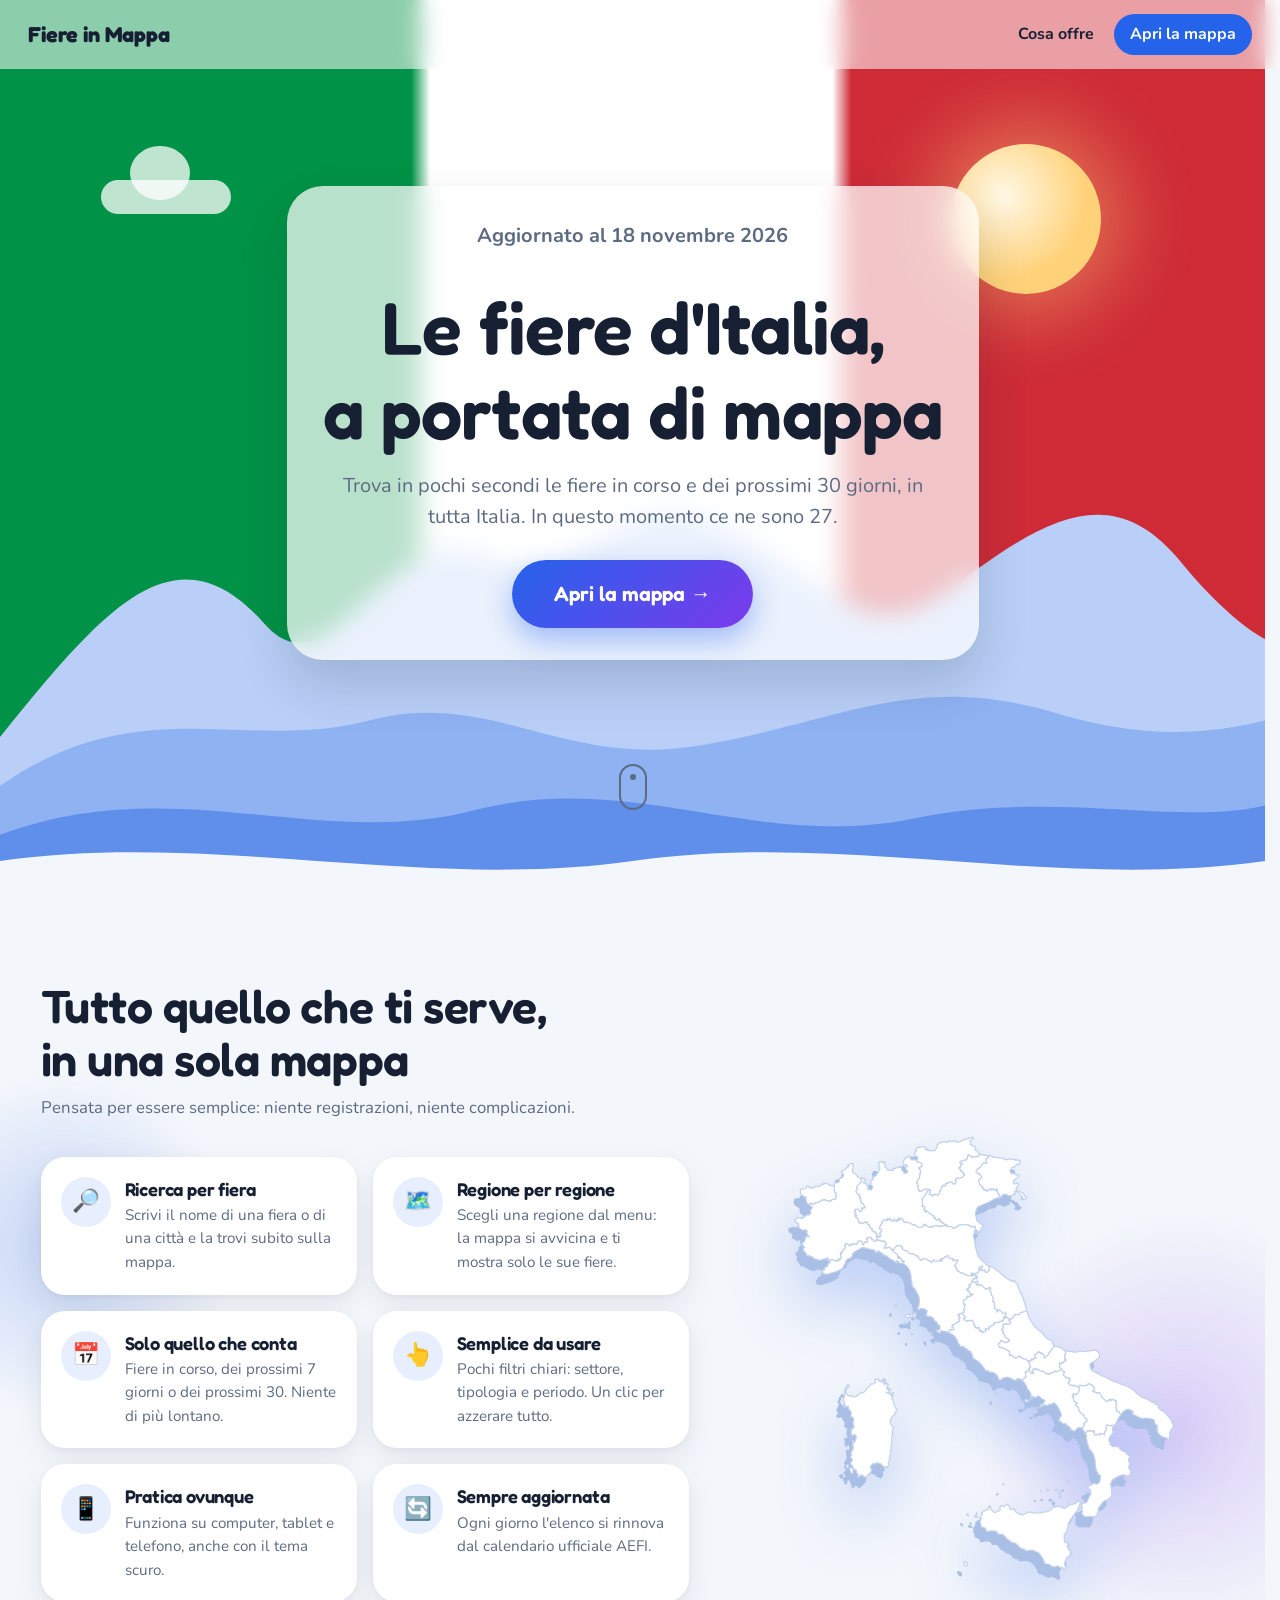
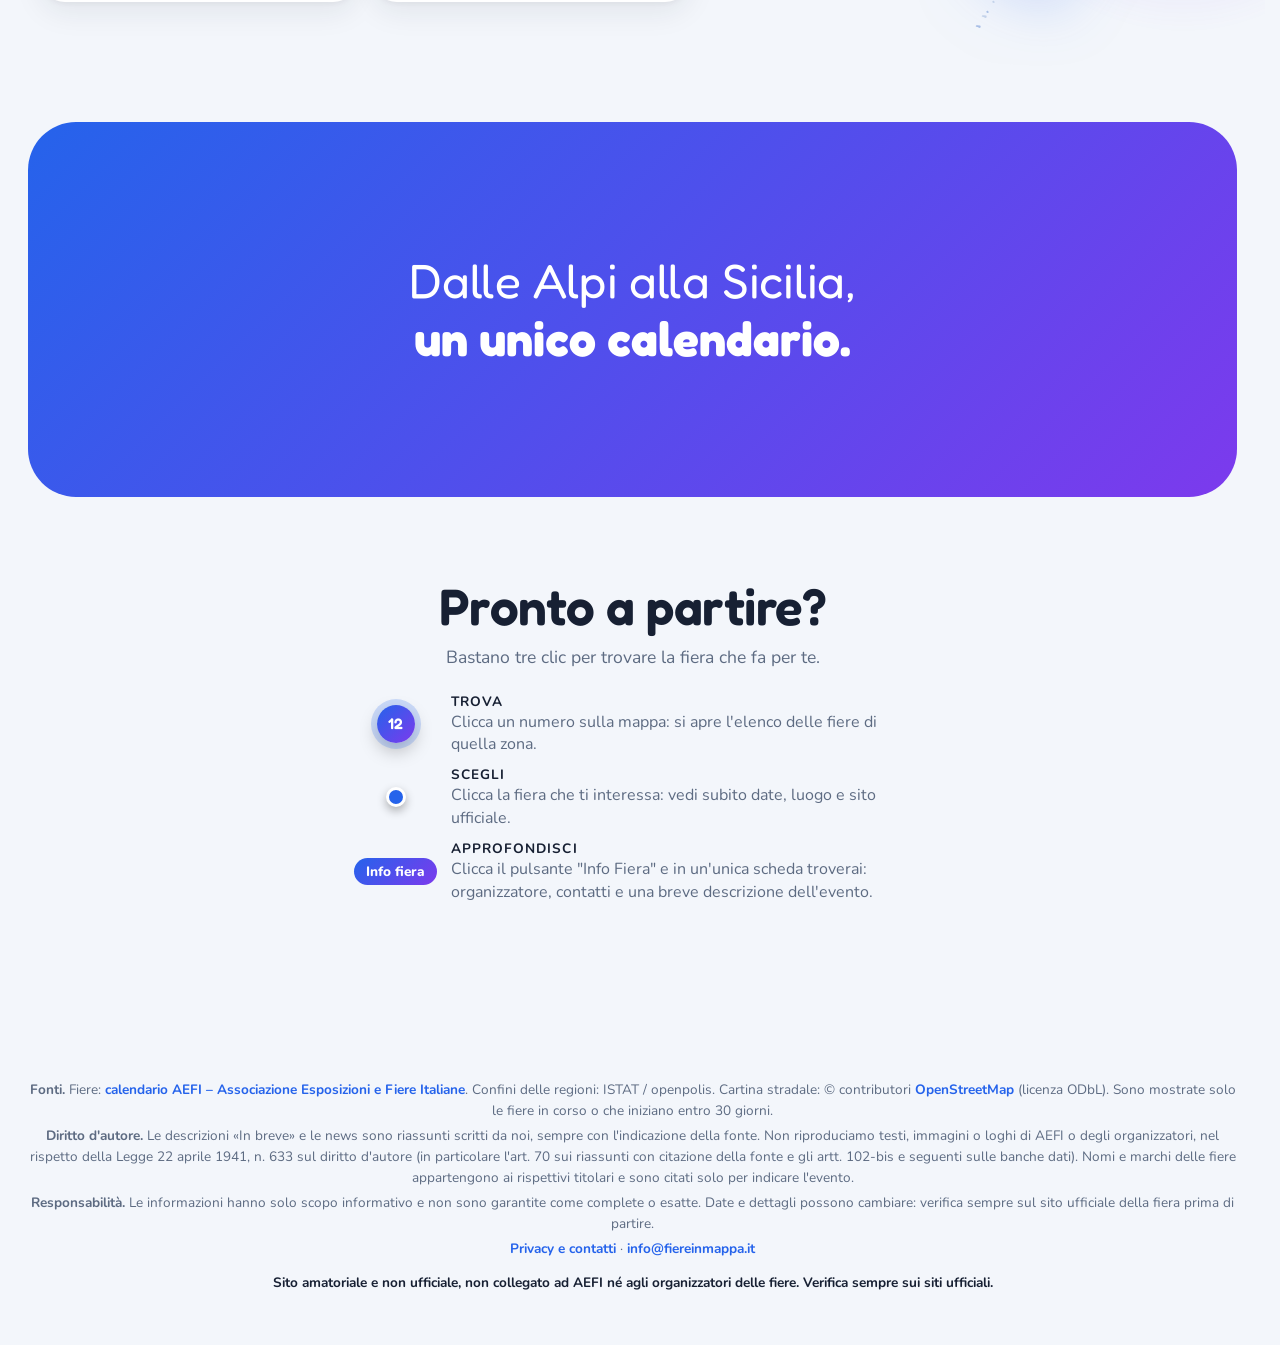
==== index.html @ a155c80f "Telefono: mappa ferma e ruotata, elenco ad albero sotto la mappa; mare blu notte Co-Authored-By: Cla" ====
<!DOCTYPE html>
<html lang="it">
<head>
  <meta charset="UTF-8">
  <meta name="viewport" content="width=device-width, initial-scale=1.0">
  <title>Fiere in Mappa</title>
  <meta name="description" content="Le fiere in Italia in corso e dei prossimi 30 giorni, su una mappa interattiva semplice e pratica. Aggiornata ogni giorno.">

  <!-- Caratteri: "Fredoka" per i titoli e "Nunito" per i testi, entrambi dalle forme arrotondate -->
  <link rel="preconnect" href="https://fonts.googleapis.com">
  <link rel="preconnect" href="https://fonts.gstatic.com" crossorigin>
  <link rel="stylesheet" href="https://fonts.googleapis.com/css2?family=Fredoka:wght@500;600;700&family=Nunito:wght@400;600;700;800&display=swap">

  <!-- Il nostro stile. Il "?v=..." è il numero di versione: quando cambiamo il file
       lo aggiorniamo, così il browser scarica la versione nuova invece di quella vecchia -->
  <link rel="stylesheet" href="style.css?v=2026-11-18-mappa-ruotata">

  <!-- App per smartphone: "carta d'identità" dell'app, icone e colore della barra del telefono -->
  <link rel="manifest" href="manifest.json">
  <link rel="icon" href="icone/favicon-48.png" type="image/png">
  <link rel="apple-touch-icon" href="icone/apple-touch-icon.png">
  <meta name="theme-color" content="#2563eb">
  <meta name="apple-mobile-web-app-title" content="Fiere in Mappa">
</head>
<body class="pagina-iniziale">

  <!-- ===== Barra in alto (diventa "piena" quando si scorre) ===== -->
  <header class="barra-alta" id="barra-alta">
    <a class="logo" href="#inizio">Fiere in Mappa</a>
    <nav class="menu" aria-label="Sezioni">
      <a href="#cosa-offre">Cosa offre</a>
      <a href="mappa.html" class="menu-evidenza">Apri la mappa</a>
      <!-- Compare solo quando il telefono permette di installare il sito come app (vedi comune.js) -->
      <button type="button" id="installa-app" class="installa-app" hidden><span class="solo-schermo-largo">Installa l'app</span><span class="solo-telefono">📲 App</span></button>
    </nav>
  </header>

  <!-- Istruzioni per iPhone, che non ha la domanda automatica di installazione -->
  <div id="aiuto-installa" class="aiuto-installa" hidden>
    <strong>Installa su iPhone</strong>
    Tocca il pulsante <b>Condividi</b> (il quadrato con la freccia verso l'alto) e poi
    <b>«Aggiungi alla schermata Home»</b>.
    <small>Tocca qui per chiudere</small>
  </div>

  <!-- ===== 1. Apertura a tutto schermo con il paesaggio in parallax ===== -->
  <!-- Ogni strato ha "data-velocita": più il numero è alto, più lo strato
       sembra lontano (si muove più lentamente rispetto alla pagina) -->
  <section class="apertura" id="inizio">
    <div class="cielo"></div>
    <div class="strato sole" data-velocita="0.6"></div>
    <div class="strato nuvole" data-velocita="0.5">
      <span class="nuvola n1"></span><span class="nuvola n2"></span><span class="nuvola n3"></span>
    </div>

    <svg class="strato" data-velocita="0.45" viewBox="0 0 1440 320" preserveAspectRatio="none" aria-hidden="true">
      <path class="monti-lontani" d="M0,220 C120,140 200,90 300,150 C380,200 440,80 560,110 C660,135 700,60 820,90 C940,120 980,170 1080,130 C1180,90 1260,60 1340,110 C1400,150 1440,160 1440,160 L1440,320 L0,320 Z"/>
    </svg>
    <svg class="strato" data-velocita="0.3" viewBox="0 0 1440 320" preserveAspectRatio="none" aria-hidden="true">
      <path class="colline-medie" d="M0,250 C160,190 280,230 420,210 C560,190 640,240 800,225 C960,210 1040,180 1200,205 C1320,225 1400,215 1440,210 L1440,320 L0,320 Z"/>
    </svg>
    <svg class="strato" data-velocita="0.15" viewBox="0 0 1440 320" preserveAspectRatio="none" aria-hidden="true">
      <path class="colline-vicine" d="M0,280 C200,240 360,290 540,265 C720,240 860,290 1040,270 C1200,252 1340,275 1440,262 L1440,320 L0,320 Z"/>
    </svg>

    <div class="apertura-testo" data-velocita="0.35">
      <p class="occhiello" id="aggiornamento">Aggiornata ogni giorno</p>
      <h1>Le fiere d'Italia,<br>a portata di mappa</h1>
      <p>Trova in pochi secondi le fiere in corso e dei prossimi 30 giorni,
         in tutta Italia. <span id="numero-fiere"></span></p>

      <!-- Il "clic" principale: porta alla cartina -->
      <a class="bottone-principale bottone-grande" href="mappa.html">Apri la mappa →</a>
    </div>

    <a class="scorri" href="#cosa-offre" aria-label="Scorri verso il basso"><span></span></a>

    <!-- Onda finale dello stesso colore della pagina: "unisce" l'apertura al resto -->
    <svg class="onda" viewBox="0 0 1440 80" preserveAspectRatio="none" aria-hidden="true">
      <path d="M0,40 C240,10 480,70 720,40 C960,10 1200,70 1440,40 L1440,80 L0,80 Z"/>
    </svg>
  </section>

  <!-- ===== 2. Cosa offre la cartina ===== -->
  <section class="sezione" id="cosa-offre">
    <span class="cerchio-deco c1" data-velocita="-0.15"></span>
    <span class="cerchio-deco c2" data-velocita="0.12"></span>

    <div class="cosa-offre-griglia">
      <div>
        <div class="titolo-sezione titolo-a-sinistra rivela">
          <h2>Tutto quello che ti serve,<br>in una sola mappa</h2>
          <p>Pensata per essere semplice: niente registrazioni, niente complicazioni.</p>
        </div>

        <div class="vantaggi">
          <article class="vantaggio rivela">
            <span class="vantaggio-icona" aria-hidden="true">🔎</span>
            <div>
              <h3>Ricerca per fiera</h3>
              <p>Scrivi il nome di una fiera o di una città e la trovi subito sulla mappa.</p>
            </div>
          </article>
          <article class="vantaggio rivela">
            <span class="vantaggio-icona" aria-hidden="true">🗺️</span>
            <div>
              <h3>Regione per regione</h3>
              <p>Scegli una regione dal menu: la mappa si avvicina e ti mostra solo le sue fiere.</p>
            </div>
          </article>
          <article class="vantaggio rivela">
            <span class="vantaggio-icona" aria-hidden="true">📅</span>
            <div>
              <h3>Solo quello che conta</h3>
              <p>Fiere in corso, dei prossimi 7 giorni o dei prossimi 30. Niente di più lontano.</p>
            </div>
          </article>
          <article class="vantaggio rivela">
            <span class="vantaggio-icona" aria-hidden="true">👆</span>
            <div>
              <h3>Semplice da usare</h3>
              <p>Pochi filtri chiari: settore, tipologia e periodo. Un clic per azzerare tutto.</p>
            </div>
          </article>
          <article class="vantaggio rivela">
            <span class="vantaggio-icona" aria-hidden="true">📱</span>
            <div>
              <h3>Pratica ovunque</h3>
              <p>Funziona su computer, tablet e telefono, anche con il tema scuro.</p>
            </div>
          </article>
          <article class="vantaggio rivela">
            <span class="vantaggio-icona" aria-hidden="true">🔄</span>
            <div>
              <h3>Sempre aggiornata</h3>
              <p>Ogni giorno l'elenco si rinnova dal calendario ufficiale AEFI.</p>
            </div>
          </article>
        </div>
      </div>

      <!-- Un'Italia che "galleggia" in parallax (il disegno lo crea home.js) -->
      <div class="italia-galleggiante" data-velocita="-0.1" aria-hidden="true">
        <svg id="italia" viewBox="0 0 100 100"></svg>
      </div>
    </div>
  </section>

  <!-- ===== 3. Fascia intermedia in parallax ===== -->
  <section class="intermezzo" aria-hidden="true">
    <span class="forma f1" data-velocita="0.25"></span>
    <span class="forma f2" data-velocita="-0.2"></span>
    <span class="forma f3" data-velocita="0.4"></span>
    <p class="intermezzo-testo rivela">Dalle Alpi alla Sicilia,<br><strong>un unico calendario.</strong></p>
  </section>

  <!-- ===== 4. Invito finale: come si usa la mappa ===== -->
  <section class="sezione invito rivela">
    <h2>Pronto a partire?</h2>
    <p>Bastano tre clic per trovare la fiera che fa per te.</p>
    <!-- Come si usa la mappa, in tre passi brevissimi (scelto dall'utente: con le ICONE VERE
         della mappa al posto delle parole "bolla" e "puntino"). Si trova tutto cliccando
         sulla mappa, senza scorrere l'elenco in fondo alla pagina. -->
    <ol class="come-si-usa">
      <li><span class="esempio" aria-hidden="true"><span class="gruppo">12</span></span>
          <span><strong class="passo">Trova</strong> Clicca un numero sulla mappa: si apre l'elenco delle fiere di quella zona.</span></li>
      <li><span class="esempio" aria-hidden="true"><span class="punto"></span></span>
          <span><strong class="passo">Scegli</strong> Clicca la fiera che ti interessa: vedi subito date, luogo e sito ufficiale.</span></li>
      <li><span class="esempio" aria-hidden="true"><span class="link-info">Info fiera</span></span>
          <span><strong class="passo">Approfondisci</strong> Clicca il pulsante "Info Fiera" e in un'unica scheda troverai: organizzatore, contatti e una breve descrizione dell'evento.</span></li>
    </ol>
    <!-- Tolto il secondo pulsante grande "Apri la mappa" (12/10/2026, deciso dall'utente):
         resta un unico pulsante principale, in alto. -->
  </section>

  <footer class="piede">
    <!-- Piè di pagina UGUALE nelle due pagine (12/10/2026, deciso dall'utente):
         fonti, diritto d'autore con riferimento di legge, responsabilità, avviso non ufficiale. -->
    <p>
      <strong>Fonti.</strong> Fiere: <a href="https://www.aefi.it/it/calendario/" target="_blank" rel="noopener">calendario AEFI – Associazione Esposizioni e Fiere Italiane</a>.
      Confini delle regioni: ISTAT / openpolis. Cartina stradale: © contributori
      <a href="https://www.openstreetmap.org/copyright" target="_blank" rel="noopener">OpenStreetMap</a> (licenza ODbL).
      Sono mostrate solo le fiere in corso o che iniziano entro 30 giorni.
    </p>
    <p>
      <strong>Diritto d'autore.</strong> Le descrizioni «In breve» e le news sono riassunti scritti da noi, sempre con
      l'indicazione della fonte. Non riproduciamo testi, immagini o loghi di AEFI o degli organizzatori, nel rispetto
      della Legge 22 aprile 1941, n. 633 sul diritto d'autore (in particolare l'art. 70 sui riassunti con citazione
      della fonte e gli artt. 102-bis e seguenti sulle banche dati). Nomi e marchi delle fiere appartengono ai
      rispettivi titolari e sono citati solo per indicare l'evento.
    </p>
    <p>
      <strong>Responsabilità.</strong> Le informazioni hanno solo scopo informativo e non sono garantite come
      complete o esatte. Date e dettagli possono cambiare: verifica sempre sul sito ufficiale della fiera prima di partire.
    </p>
    <!-- Avviso richiesto: il sito non deve sembrare "ufficiale" -->
    <p><a href="privacy.html">Privacy e contatti</a> · <a href="mailto:info@fiereinmappa.it">info@fiereinmappa.it</a></p>
    <p class="avviso-non-ufficiale">Sito amatoriale e non ufficiale, non collegato ad AEFI né agli organizzatori delle fiere. Verifica sempre sui siti ufficiali.</p>
  </footer>

  <script src="comune.js?v=2026-11-18-mappa-ruotata"></script>
  <script src="home.js?v=2026-11-18-mappa-ruotata"></script>
</body>
</html>
---- style.css ----
/* =========================================================
   Stile del sito "Fiere in Italia" – ispirato al Parallax scrolling
   Usato da entrambe le pagine: index.html (iniziale) e mappa.html (cartina).

   I colori sono definiti una volta sola qui sotto ("variabili"):
   per cambiarli basta modificare queste righe. Anche i colori della
   mappa (mare, regioni, confini) sono qui: app.js li legge da qui.
   ========================================================= */

:root {
  /* Pagina */
  --sfondo: #f3f6fb;
  --superficie: #ffffff;
  --vetro: rgba(255, 255, 255, 0.72);      /* superfici "di vetro" semitrasparenti */
  --testo: #172033;
  --testo-tenue: #5d6b82;
  --bordo: #e2e8f2;
  --accento: #2563eb;                      /* blu: colore principale */
  --accento-2: #7c3aed;                    /* viola: per le sfumature */
  --accento-tenue: #e7eefe;
  --in-corso: #f97316;                     /* arancio: fiere in corso */
  --ombra: 0 10px 30px rgba(23, 32, 51, 0.08), 0 2px 6px rgba(23, 32, 51, 0.05);
  --ombra-forte: 0 24px 50px rgba(23, 32, 51, 0.16);
  --raggio: 28px;                          /* quanto sono arrotondati gli angoli */

  /* Paesaggio della testata (dal più lontano al più vicino) */
  --cielo-alto: #cfe0ff;
  --cielo-basso: #f3f6fb;
  /* Bandiera italiana, sfondo delle testate (colori ufficiali) */
  --bandiera-verde: #009246;
  --bandiera-bianco: #ffffff;
  --bandiera-rosso: #ce2b37;
  --sole: #ffd27a;
  --strato-1: #b9cff7;
  --strato-2: #8fb2f2;
  --strato-3: #5f8fea;

  /* Mappa */
  /* Mare BLU NOTTE (richiesta dell'utente, 18 novembre: niente azzurrino): l'Italia
     chiara risalta come "illuminata" su un mare profondo */
  --mare-1: #1d2d63;
  --mare-2: #0d1636;
  --mare-piatto: #15224a;                  /* il mare intorno all'Italia */
  --mare-luce-costa: rgba(120, 165, 255, 0.85);   /* alone luminoso lungo le coste */
  --mare-bordo: rgba(4, 8, 24, 0.55);      /* ombra morbida lungo i bordi della scheda */
  --velo: #f3f6fb;                         /* "velo" sulle regioni non scelte */
  --terra: #ffffff;
  --terra-vuota: #eef2f8;                  /* regioni senza fiere nel periodo */
  --terra-attiva: #d6e3ff;                 /* regione sotto il mouse o scelta */
  --confine: #c3d2ea;
  --rilievo: #a9bfe6;                      /* il "bordo spesso" sotto l'Italia (effetto 3D) */
  --ombra-terra: rgba(37, 99, 235, 0.25);

  color-scheme: light;
}

/* Tema scuro automatico, se il computer/telefono è impostato così */
@media (prefers-color-scheme: dark) {
  :root {
    --sfondo: #0d1320;
    --superficie: #162033;
    --vetro: rgba(22, 32, 51, 0.72);
    --testo: #e7ecf5;
    --testo-tenue: #9aa7bd;
    --bordo: #24324a;
    --accento: #6d9bff;
    --accento-2: #a78bfa;
    --accento-tenue: #1c2b4a;
    --in-corso: #fb923c;
    --ombra: 0 10px 30px rgba(0, 0, 0, 0.35), 0 2px 6px rgba(0, 0, 0, 0.3);
    --ombra-forte: 0 24px 50px rgba(0, 0, 0, 0.5);

    --cielo-alto: #0b1222;
    --cielo-basso: #0d1320;
    /* Bandiera con toni più scuri per il tema notturno */
    --bandiera-verde: #0b5e34;
    --bandiera-bianco: #d9dee6;
    --bandiera-rosso: #8e1f28;
    --sole: #e9eefc;                       /* di notte il sole diventa la luna */
    --strato-1: #18253d;
    --strato-2: #1e2f4f;
    --strato-3: #253a62;

    --mare-1: #13204a;
    --mare-2: #070c1d;
    --mare-piatto: #0c1430;
    --mare-luce-costa: rgba(110, 150, 255, 0.6);
    --mare-bordo: rgba(0, 0, 0, 0.6);
    --velo: #0d1320;
    --terra: #22304a;
    --terra-vuota: #1a2539;
    --terra-attiva: #2f4a7a;
    --confine: #31425f;
    --rilievo: #0a101c;
    --ombra-terra: rgba(0, 0, 0, 0.55);

    color-scheme: dark;
  }
}

* { box-sizing: border-box; }

/* scroll-padding-top: i link interni (es. "Mappa", "Elenco") fermano la pagina sotto
   la barra in alto e la fascia dei filtri, così il titolo della sezione resta visibile */
html {
  scroll-behavior: smooth;
  scroll-padding-top: 150px;
  scrollbar-gutter: stable;   /* lo spazio della barra di scorrimento resta: niente "salti" */
  overflow-x: clip;           /* sul telefono la pagina non deve mai spostarsi di lato (cerchi decorativi) */
}
/* Finestra "Info fiera" aperta (richiesta dell'utente): la pagina dietro resta FERMA,
   la rotellina del mouse scorre solo la finestra */
html:has(.info-fiera[open]) { overflow: hidden; }

body {
  margin: 0;
  background: var(--sfondo);
  color: var(--testo);
  font-family: "Nunito", system-ui, -apple-system, "Segoe UI", sans-serif;
  font-size: 16px;
  line-height: 1.55;
  overflow-x: hidden;
}

h1, h2, h3 { font-family: "Fredoka", "Nunito", sans-serif; font-weight: 600; letter-spacing: -0.01em; line-height: 1.15; }

a { color: var(--accento); font-weight: 700; text-decoration: none; }
a:hover { text-decoration: underline; }


/* =========================================================
   Barra in alto
   ========================================================= */
.barra-alta {
  position: fixed;
  inset: 0 0 auto 0;
  z-index: 2000;
  display: flex;
  align-items: center;
  gap: 16px;
  padding: 14px 28px;
  /* Un leggero velo chiaro anche in cima alla pagina: logo e link si leggono bene
     sopra il verde e il rosso della bandiera */
  background: color-mix(in srgb, var(--superficie) 55%, transparent);
  backdrop-filter: blur(10px);
  -webkit-backdrop-filter: blur(10px);
  transition: background 0.3s, box-shadow 0.3s, padding 0.3s;
}
/* Quando si scorre la pagina la barra diventa "di vetro" */
.barra-alta.piena {
  background: var(--vetro);
  backdrop-filter: blur(14px);
  -webkit-backdrop-filter: blur(14px);
  box-shadow: 0 1px 0 var(--bordo);
  padding: 10px 28px;
}
.logo {
  font-family: "Fredoka", sans-serif;
  font-size: 1.35rem;
  font-weight: 700;
  color: var(--testo);
}
.logo:hover { text-decoration: none; }
.menu { display: flex; gap: 4px; margin-left: auto; }
.menu a {
  color: var(--testo);
  padding: 8px 16px;
  border-radius: 999px;
  transition: background 0.2s;
}
.menu a:hover { background: var(--accento-tenue); text-decoration: none; }
.menu a.menu-evidenza { background: var(--accento); color: #fff; }
.menu a.menu-evidenza:hover { filter: brightness(1.08); }

/* Pulsante "Installa l'app" (compare solo sui dispositivi dove si può installare) */
.installa-app {
  font: inherit;
  font-weight: 700;
  color: var(--accento);
  background: var(--superficie);
  border: 2px solid var(--accento);
  border-radius: 999px;
  padding: 6px 14px;
  cursor: pointer;
}
.installa-app[hidden] { display: none; }
.installa-app, .menu a { white-space: nowrap; }   /* le scritte del menu non vanno mai a capo */
.solo-telefono { display: none; }
.installa-app:hover { background: var(--accento-tenue); }
/* Istruzioni per iPhone: un riquadro sotto la barra in alto */
.aiuto-installa {
  position: fixed;
  top: calc(var(--altezza-barra, 64px) + 8px); left: 16px; right: 16px;
  max-width: 380px; margin-left: auto;
  z-index: 2000;
  padding: 16px 18px;
  background: var(--superficie);
  color: var(--testo);
  border-radius: 20px;
  box-shadow: var(--ombra-forte);
  line-height: 1.5;
  cursor: pointer;
}
.aiuto-installa[hidden] { display: none; }
.aiuto-installa strong { display: block; font-family: "Fredoka", sans-serif; font-size: 1.1rem; margin-bottom: 4px; }
.aiuto-installa small { display: block; margin-top: 8px; color: var(--testo-tenue); }
.aggiornamento {
  margin: 0;
  font-size: 0.82rem;
  color: var(--testo-tenue);
  background: var(--vetro);
  padding: 6px 14px;
  border-radius: 999px;
}


/* =========================================================
   Apertura con paesaggio in parallax
   ========================================================= */
.apertura {
  position: relative;
  height: 100vh;
  min-height: 600px;
  overflow: hidden;
  display: flex;
  align-items: center;
  justify-content: center;
}
/* Nella pagina della cartina la testata è bassa: la mappa deve vedersi subito */
.apertura-bassa { height: 46vh; min-height: 360px; }

/* Lo sfondo delle testate è la BANDIERA ITALIANA: tre fasce verticali (verde, bianco,
   rosso) con il passaggio tra un colore e l'altro appena sfumato */
.cielo {
  position: absolute;
  inset: 0;
  background: linear-gradient(90deg,
    var(--bandiera-verde) 0%, var(--bandiera-verde) 32.5%,
    var(--bandiera-bianco) 34%, var(--bandiera-bianco) 65.8%,
    var(--bandiera-rosso) 67.3%, var(--bandiera-rosso) 100%);
}

/* Gli strati: il codice in comune.js li sposta mentre si scorre */
.strato { position: absolute; will-change: transform; }
svg.strato { left: 0; bottom: 0; width: 100%; height: 58%; }
.apertura-bassa svg.strato { height: 62%; }
.monti-lontani { fill: var(--strato-1); }
.colline-medie { fill: var(--strato-2); }
.colline-vicine { fill: var(--strato-3); }

.sole {
  top: 16%;
  right: 13%;
  width: 150px;
  height: 150px;
  border-radius: 50%;
  background: radial-gradient(circle at 35% 35%, #fff8e6, var(--sole) 60%);
  box-shadow: 0 0 80px 20px color-mix(in srgb, var(--sole) 45%, transparent);
}

/* Nuvole: forme arrotondate che scivolano piano da sole */
.nuvole { inset: 0; pointer-events: none; }
.nuvola {
  position: absolute;
  height: 34px;
  border-radius: 999px;
  background: rgba(255, 255, 255, 0.75);
  animation: scivola 40s linear infinite alternate;
}
.nuvola::before {
  content: "";
  position: absolute;
  left: 22%;
  bottom: 40%;
  width: 46%;
  height: 160%;
  border-radius: 50%;
  background: inherit;
}
.n1 { top: 20%; left: 8%; width: 130px; }
.n2 { top: 32%; left: 58%; width: 100px; animation-duration: 55s; opacity: 0.8; }
.n3 { top: 12%; left: 36%; width: 80px; animation-duration: 48s; opacity: 0.6; }
@keyframes scivola { to { translate: 120px 0; } }
@media (prefers-color-scheme: dark) { .nuvola { background: rgba(160, 180, 220, 0.12); } }

.apertura-testo {
  position: relative;
  z-index: 2;
  max-width: 820px;
  padding: 28px 36px 32px;
  margin: -6vh 16px 0;
  text-align: center;
  will-change: transform;
  /* Riquadro "di vetro" chiaro: il testo si legge bene anche sopra il verde e il rosso */
  background: var(--vetro);
  backdrop-filter: blur(12px);
  -webkit-backdrop-filter: blur(12px);
  border-radius: 36px;
  box-shadow: var(--ombra-forte);
}
.apertura-testo h1 { font-size: clamp(2.4rem, 6vw, 4.6rem); margin: 0 0 16px; }
.apertura-bassa .apertura-testo { padding: 18px 30px 22px; margin-top: 40px; }
.apertura-bassa .apertura-testo h1 { font-size: clamp(1.8rem, 4.5vw, 3rem); margin: 0 0 14px; }
.apertura-bassa .bolla { width: 110px; height: 110px; }
.apertura-bassa .bolla strong { font-size: 1.9rem; }
.apertura-testo > p { font-size: clamp(1.05rem, 2vw, 1.25rem); color: var(--testo-tenue); margin: 0 auto 28px; max-width: 600px; }

.occhiello {
  display: inline-block;
  margin: 0 0 18px;
  padding: 6px 16px;
  border-radius: 999px;
  background: var(--vetro);
  backdrop-filter: blur(8px);
  font-weight: 700;
  font-size: 0.9rem;
  color: var(--accento);
}

/* Bottone principale: una "pillola" colorata */
.bottone-principale {
  display: inline-block;
  padding: 14px 30px;
  border-radius: 999px;
  background: linear-gradient(135deg, var(--accento), var(--accento-2));
  color: #fff;
  font-family: "Fredoka", sans-serif;
  font-size: 1.1rem;
  font-weight: 600;
  box-shadow: 0 12px 30px color-mix(in srgb, var(--accento) 40%, transparent);
  transition: transform 0.25s, box-shadow 0.25s;
}
.bottone-principale:hover {
  text-decoration: none;
  transform: translateY(-3px) scale(1.03);
  box-shadow: 0 18px 40px color-mix(in srgb, var(--accento) 50%, transparent);
}
.bottone-grande { padding: 18px 42px; font-size: 1.3rem; }

/* Bolle con i numeri (pagina della cartina) */
.bolle { display: flex; justify-content: center; gap: 18px; flex-wrap: wrap; }
.bolla {
  width: 130px;
  height: 130px;
  border-radius: 50%;
  border: none;
  background: var(--vetro);
  backdrop-filter: blur(10px);
  -webkit-backdrop-filter: blur(10px);
  box-shadow: var(--ombra);
  display: flex;
  flex-direction: column;
  align-items: center;
  justify-content: center;
  color: var(--testo);
  font: inherit;
  cursor: pointer;
  transition: transform 0.25s, background 0.25s, color 0.25s;
}
.bolla:hover { transform: translateY(-4px) scale(1.05); text-decoration: none; }
.bolla strong { font-family: "Fredoka", sans-serif; font-size: 2.2rem; line-height: 1; }
.bolla span { font-size: 0.8rem; font-weight: 700; color: var(--testo-tenue); margin-top: 4px; }
.bolla.attiva { background: var(--accento); color: #fff; }
.bolla.attiva span { color: rgba(255, 255, 255, 0.85); }

/* Invito a scorrere: una "rotellina" che va su e giù */
.scorri {
  position: absolute;
  bottom: 90px;
  left: 50%;
  translate: -50% 0;
  z-index: 3;
  width: 28px;
  height: 46px;
  border: 2px solid var(--testo-tenue);
  border-radius: 999px;
  transition: opacity 0.3s;
}
/* Appena si comincia a scorrere, l'invito sparisce */
.scorsa .scorri { opacity: 0; pointer-events: none; }
.scorri span {
  position: absolute;
  left: 50%;
  top: 8px;
  width: 6px;
  height: 6px;
  margin-left: -3px;
  border-radius: 50%;
  background: var(--testo-tenue);
  animation: rotellina 1.8s ease-in-out infinite;
}
@keyframes rotellina { 50% { transform: translateY(16px); opacity: 0.3; } }

/* Onda finale dello stesso colore della pagina */
.onda { position: absolute; left: 0; bottom: -1px; width: 100%; height: 80px; z-index: 3; }
.onda path { fill: var(--sfondo); }


/* =========================================================
   Sezioni
   ========================================================= */
.sezione {
  position: relative;
  max-width: 1240px;
  margin: 0 auto;
  padding: 80px 28px;
}
/* Tutto sopra ai cerchi decorativi */
.sezione > :not(.cerchio-deco) { position: relative; z-index: 1; }

.titolo-sezione { text-align: center; margin-bottom: 36px; }
#esplora { padding-top: 36px; }
#esplora .titolo-sezione { margin-bottom: 20px; }
.titolo-sezione h2 { font-size: clamp(1.9rem, 4vw, 2.9rem); margin: 0 0 8px; }
.titolo-sezione p { margin: 0; color: var(--testo-tenue); font-size: 1.05rem; }
.titolo-a-sinistra { text-align: left; }

/* Cerchi sfumati decorativi (si muovono in parallax) */
.cerchio-deco {
  position: absolute;
  z-index: 0;
  border-radius: 50%;
  pointer-events: none;
  filter: blur(4px);
}
.cerchio-deco.c1 {
  width: 340px; height: 340px; top: 40px; left: -120px;
  background: radial-gradient(circle, color-mix(in srgb, var(--accento) 22%, transparent), transparent 70%);
}
.cerchio-deco.c2 {
  width: 420px; height: 420px; bottom: -60px; right: -140px;
  background: radial-gradient(circle, color-mix(in srgb, var(--accento-2) 20%, transparent), transparent 70%);
}

/* Elementi che compaiono durante lo scorrimento (vedi comune.js) */
.rivela {
  opacity: 0;
  transform: translateY(32px);
  transition: opacity 0.7s cubic-bezier(0.2, 0.7, 0.2, 1), transform 0.7s cubic-bezier(0.2, 0.7, 0.2, 1);
  transition-delay: var(--ritardo, 0s);
}
.rivela.visibile { opacity: 1; transform: none; }


/* =========================================================
   Pagina iniziale: cosa offre la cartina
   ========================================================= */
.cosa-offre-griglia {
  display: grid;
  grid-template-columns: 1.35fr 1fr;
  gap: 56px;
  align-items: center;
}
.vantaggi { display: grid; grid-template-columns: 1fr 1fr; gap: 16px; }
.vantaggio {
  display: flex;
  gap: 14px;
  align-items: flex-start;
  padding: 20px;
  border-radius: 24px;
  background: var(--superficie);
  box-shadow: var(--ombra);
  transition: transform 0.25s, box-shadow 0.25s;
}
.vantaggio:hover { transform: translateY(-4px); box-shadow: var(--ombra-forte); }
.vantaggio:nth-child(2n) { --ritardo: 90ms; }
.vantaggio h3 { margin: 2px 0 4px; font-size: 1.15rem; }
.vantaggio p { margin: 0; color: var(--testo-tenue); font-size: 0.95rem; }
.vantaggio-icona {
  flex: none;
  width: 50px;
  height: 50px;
  border-radius: 50%;
  display: grid;
  place-items: center;
  font-size: 1.4rem;
  background: var(--accento-tenue);
}

/* L'Italia che "galleggia" (disegnata da home.js) */
.italia-galleggiante { will-change: transform; }
.italia-galleggiante svg {
  width: 100%;
  height: auto;
  overflow: visible;
  animation: galleggia 6s ease-in-out infinite;
  filter: drop-shadow(-6px 10px 0 var(--rilievo)) drop-shadow(0 30px 30px var(--ombra-terra));
}
.italia-galleggiante path {
  fill: var(--terra);
  stroke: var(--confine);
  stroke-width: 0.25;
  stroke-linejoin: round;
  transition: fill 0.3s;
}
.italia-galleggiante path:hover { fill: var(--terra-attiva); }
@keyframes galleggia { 50% { transform: translateY(-14px) rotate(-1deg); } }

.invito { text-align: center; padding-top: 40px; padding-bottom: 110px; }
.invito h2 { font-size: clamp(2rem, 4.5vw, 3.2rem); margin: 0 0 8px; }
.invito p { color: var(--testo-tenue); font-size: 1.1rem; margin: 0 0 28px; }

/* "Come si usa la mappa": tre passi brevi, in colonna e centrati */
.come-si-usa {
  list-style: none;
  margin: -8px auto 30px;
  padding: 0;
  max-width: 560px;
  display: grid;
  gap: 10px;
  text-align: left;
}
.come-si-usa li {
  display: flex;
  align-items: center;
  gap: 12px;
  color: var(--testo-tenue);
  font-size: 1rem;
  line-height: 1.4;
}
.come-si-usa strong { color: var(--testo); }
/* Il verbo di ogni passo (TROVA / SCEGLI / APPROFONDISCI) su una riga a sé, sopra la frase */
.come-si-usa .passo {
  display: block;
  text-transform: uppercase;
  letter-spacing: 0.08em;
  font-size: 0.85em;
}
/* A sinistra di ogni passo, la stessa icona che si vede sulla mappa (solo da guardare) */
.come-si-usa .esempio {
  flex: none;
  width: 86px;
  display: grid;
  place-items: center;
  pointer-events: none;
}
.come-si-usa .esempio .gruppo { width: 38px; height: 38px; }
.come-si-usa .esempio .punto { display: block; position: relative; width: 20px; height: 20px; }
.come-si-usa .esempio .link-info { cursor: default; white-space: nowrap; }


/* =========================================================
   Fascia intermedia in parallax
   ========================================================= */
.intermezzo {
  position: relative;
  overflow: hidden;
  margin: 40px 28px;
  padding: 130px 24px;
  border-radius: 48px;
  text-align: center;
  color: #fff;
  background: linear-gradient(135deg, var(--accento), var(--accento-2));
}
.intermezzo-testo {
  position: relative;
  z-index: 1;
  margin: 0;
  font-family: "Fredoka", sans-serif;
  font-size: clamp(1.7rem, 4vw, 3rem);
  line-height: 1.2;
}
.forma { position: absolute; border-radius: 50%; will-change: transform; }
.forma.f1 { width: 300px; height: 300px; top: -120px; left: -60px; background: rgba(255, 255, 255, 0.12); }
.forma.f2 { width: 220px; height: 220px; bottom: -110px; right: 8%; border: 26px solid rgba(255, 255, 255, 0.14); }
.forma.f3 { width: 70px; height: 70px; top: 30%; right: 22%; background: rgba(255, 255, 255, 0.2); }


/* =========================================================
   Pagina della cartina: filtri "attaccati" in alto
   ========================================================= */
.contenitore-filtri { position: relative; }

/* La fascia dei filtri: piena, a tutta larghezza, resta attaccata subito sotto la barra
   in alto (--altezza-barra la calcola comune.js). Ciò che scorre sotto NON si vede. */
.fascia-filtri {
  position: sticky;
  top: var(--altezza-barra, 60px);
  z-index: 1500;
  padding: 10px 28px 12px;
  background: var(--sfondo);
  box-shadow: 0 10px 14px -12px rgba(23, 32, 51, 0.25);
}

.filtri {
  display: flex;
  flex-wrap: wrap;
  gap: 8px;
  max-width: 1184px;
  margin: 0 auto;
  padding: 10px;
  border-radius: 999px;
  background: var(--vetro);
  backdrop-filter: blur(14px);
  -webkit-backdrop-filter: blur(14px);
  box-shadow: var(--ombra);
}
.filtri input,
.filtri select,
.filtri button {
  font: inherit;
  font-weight: 700;
  font-size: 0.93rem;
  padding: 10px 16px;
  border: 1px solid var(--bordo);
  border-radius: 999px;
  background: var(--superficie);
  color: var(--testo);
  min-width: 0;
  transition: border-color 0.2s, box-shadow 0.2s;
}
.filtri select { cursor: pointer; flex: 0 1 190px; }
.filtri input { flex: 1 1 220px; }
.filtri input:hover,
.filtri select:hover { border-color: var(--accento); }
.filtri input:focus,
.filtri select:focus { outline: none; border-color: var(--accento); box-shadow: 0 0 0 4px var(--accento-tenue); }
.bottone-secondario { cursor: pointer; color: var(--testo-tenue); }
.bottone-secondario:hover { color: var(--accento); border-color: var(--accento); }

.conteggio { font-weight: 700; }


/* =========================================================
   La scheda della mappa
   ========================================================= */
.scheda-mappa {
  position: relative;
  isolation: isolate;              /* i livelli interni di Leaflet restano "dentro" la scheda */
  height: min(88vh, 980px);          /* scheda alta: l'Italia (lunga e stretta) si vede grande */
  min-height: 520px;
  border-radius: 36px;
  overflow: hidden;
  background: radial-gradient(ellipse at 50% 40%, var(--mare-1), var(--mare-2) 80%);
  box-shadow: var(--ombra-forte);
}
/* Profondità: un'ombra morbida lungo i bordi della scheda, come una lente
   (non si tocca: i tocchi passano sotto, alla mappa) */
.scheda-mappa::after {
  content: "";
  position: absolute;
  inset: 0;
  z-index: 2;
  pointer-events: none;
  border-radius: inherit;
  box-shadow: inset 0 0 60px var(--mare-bordo), inset 0 0 0 1px rgba(255, 255, 255, 0.06);
}
/* Le coste "si illuminano" sul mare blu notte: un alone azzurro attorno ai confini */
.scheda-mappa .leaflet-overlay-pane svg { filter: drop-shadow(0 0 5px var(--mare-luce-costa)); }
.scheda-mappa .cerchio-deco.c1 { top: -80px; left: -80px; }
.scheda-mappa .cerchio-deco.c2 { bottom: -120px; right: -100px; }

.mappa { position: absolute; inset: 0; z-index: 1; }
.leaflet-container { background: transparent; font-family: inherit; }

/* La mappa stradale, sempre visibile sotto le regioni (solo dentro l'Italia).
   I colori cambiano con lo zoom (classi impostate da app.js):
   - da LONTANO (Italia intera): grigia con una leggera sfumatura azzurra, spenta,
     così le bolle blu/arancioni risaltano;
   - a metà strada: colori tenui e più contrasto;
   - da VICINO: colori quasi naturali e ben contrastati, strade e nomi leggibili. */
.cartina-strade { transition: filter 0.5s; }
.cartina-lontana .cartina-strade {
  filter: grayscale(1) sepia(0.2) hue-rotate(180deg) saturate(0.7) brightness(1.06) contrast(0.82);
}
.cartina-media .cartina-strade { filter: grayscale(0.45) saturate(0.85) brightness(1.02) contrast(0.95); }
.cartina-vicina .cartina-strade { filter: grayscale(0.1) saturate(0.95) contrast(1.02); }

@media (prefers-color-scheme: dark) {
  /* Di notte la cartina si "inverte": sfondo scuro e strade chiare */
  .cartina-lontana .cartina-strade { filter: grayscale(1) invert(0.9) hue-rotate(180deg) sepia(0.2) saturate(0.6) brightness(0.85) contrast(0.85); }
  .cartina-media .cartina-strade { filter: grayscale(0.5) invert(0.9) hue-rotate(180deg) saturate(0.8) brightness(0.9) contrast(0.95); }
  .cartina-vicina .cartina-strade { filter: grayscale(0.2) invert(0.9) hue-rotate(180deg) saturate(0.9) brightness(0.95) contrast(1); }
}

/* --- Solo la selezione resta visibile (albero aperto o cartellino di un pallino) --- */
.leaflet-marker-pane > .gruppo,
.leaflet-marker-pane > .punto { transition: opacity 0.2s; }
.scheda-mappa.solo-selezione .leaflet-marker-pane > :not(.in-evidenza) {
  opacity: 0 !important;
  pointer-events: none;
}
.scheda-mappa.solo-selezione .filo,
.scheda-mappa.solo-selezione .filo-punto { opacity: 0; }

/* Riga dell'elenco cliccata: resta visibile SOLO lei (con il suo cartellino);
   spariscono le altre righe, la bolla e le linee dell'albero */
.scheda-mappa.solo-voce .leaflet-marker-pane > :not(.voce-scelta) {
  opacity: 0 !important;
  pointer-events: none;
}
.scheda-mappa.solo-voce .gamba-albero,
.scheda-mappa.solo-voce .filo-albero { opacity: 0; }
.leaflet-marker-pane > .voce-albero { transition: opacity 0.2s; }

/* --- L'albero "ad elenco": ogni riga = pallino + didascalia --- */
.voce-albero {
  display: flex;
  align-items: center;
  gap: 8px;
  cursor: pointer;
}
.voce-albero.voce-sinistra { flex-direction: row-reverse; text-align: right; }
.voce-albero .punto {                  /* il pallino dentro la riga */
  position: relative;
  flex: none;
  width: 26px;
  height: 26px;
}
.voce-testo {
  display: flex;
  flex-direction: column;
  min-width: 0;
  max-width: 232px;
  padding: 4px 11px;
  border-radius: 11px;
  background: var(--superficie);
  box-shadow: var(--ombra);
  line-height: 1.2;
  transition: background 0.15s;
}
.voce-testo strong,
.voce-testo small {
  white-space: nowrap;
  overflow: hidden;
  text-overflow: ellipsis;      /* nomi troppo lunghi finiscono con "…" */
}
.voce-testo strong { font-size: 0.86rem; font-weight: 800; color: var(--testo); }
.voce-testo small { font-size: 0.74rem; color: var(--testo-tenue); }
.voce-albero:hover .voce-testo { background: var(--accento-tenue); }

/* --- Telefono: l'ELENCO SOTTO LA MAPPA (elenco di una bolla / scheda di una fiera) ---
   Sta nella pagina, subito sotto la mappa: non copre mai la mappa (richiesta dell'utente) */
.pannello-fiere {
  display: none;
  margin: 14px 0 0;
  background: var(--superficie);
  border-radius: 22px;
  box-shadow: var(--ombra);
  overflow: hidden;
}
.pannello-fiere.aperto { display: block; animation: pannello-entra 0.25s ease-out; }
@keyframes pannello-entra { from { opacity: 0; transform: translateY(10px); } }
.pannello-vuoto { margin: 8px 0; color: var(--testo-tenue); }
.pannello-testa {
  display: flex;
  align-items: center;
  gap: 8px;
  padding: 10px 12px 6px;
  border-bottom: 1px solid var(--bordo);
}
.pannello-titolo { flex: 1; margin: 0; font-weight: 800; color: var(--testo); }
.pannello-indietro,
.pannello-chiudi {
  width: 44px;
  height: 44px;
  border: none;
  border-radius: 50%;
  background: var(--accento-tenue);
  color: var(--testo);
  font-size: 1.4rem;
  line-height: 1;
  cursor: pointer;
}
.pannello-indietro[hidden] { display: none; }
.pannello-corpo { padding: 6px 16px 16px; }
.pannello-corpo .popup h3 { font-size: 1.15rem; }
/* L'elenco disegnato come l'"albero" del sito: una linea verticale (la "spina") e un
   rametto verso il pallino di ogni fiera; le righe compaiono una dopo l'altra */
.pannello-elenco { --colore-albero: var(--accento); list-style: none; margin: 0; padding: 0 0 0 22px; position: relative; }
.pannello-elenco.in-corso { --colore-albero: var(--in-corso); }
.pannello-elenco li { position: relative; animation: voce-compare 0.3s ease-out both; animation-delay: calc(var(--i) * 60ms); }
.pannello-elenco li::before {                 /* pezzo di spina accanto alla riga */
  content: "";
  position: absolute;
  left: -14px;
  top: 0;
  bottom: 0;
  border-left: 2.5px solid var(--colore-albero);
  opacity: 0.55;
}
.pannello-elenco li:first-child::before { top: 50%; }
.pannello-elenco li:last-child::before { bottom: 50%; }
.pannello-elenco li:only-child::before { display: none; }
.pannello-elenco li::after {                  /* rametto dalla spina al pallino */
  content: "";
  position: absolute;
  left: -14px;
  top: 50%;
  width: 18px;
  border-top: 2.5px solid var(--colore-albero);
  opacity: 0.55;
}
@keyframes voce-compare { from { opacity: 0; transform: translateX(-10px); } }
.pannello-voce {
  display: flex;
  align-items: center;
  gap: 12px;
  width: 100%;
  min-height: 56px;                    /* righe alte: si toccano bene con il dito */
  padding: 6px 4px;
  border: none;
  border-bottom: 1px solid var(--bordo);
  background: none;
  font: inherit;
  text-align: left;
  cursor: pointer;
}
.pannello-voce .punto { position: relative; flex: none; width: 26px; height: 26px; }
.pannello-voce .voce-testo { max-width: none; flex: 1; box-shadow: none; background: none; padding: 0; }
.pannello-voce .voce-testo strong { font-size: 0.95rem; }
.pannello-voce .voce-testo small { font-size: 0.82rem; }
.pannello-voce:active .voce-testo { color: var(--accento); }

/* Le "gambe" dell'albero e la linea verso la bolla vera (se l'albero è stato spostato) */
.gamba-albero { stroke: var(--accento); stroke-opacity: 0.55; fill: none; }
.gamba-albero.in-corso { stroke: var(--in-corso); }
.filo-albero { stroke: var(--accento); stroke-opacity: 0.6; stroke-dasharray: 5 5; fill: none; }
.filo-albero.in-corso { stroke: var(--in-corso); }

/* Un'ombra leggera del "mare" sulla costa dà profondità all'Italia senza coprirla */
.scheda-mappa .leaflet-maschera-pane svg { filter: drop-shadow(0 3px 6px var(--ombra-terra)); }

/* Le regioni cambiano colore dolcemente. Il cursore resta una freccia normale:
   cliccare una regione non fa nulla (si sceglie dal menu a tendina "Regione") */
.leaflet-interactive.regione { transition: fill 0.3s, fill-opacity 0.3s, stroke-width 0.3s; cursor: default; }

.suggerimento {
  position: absolute;
  z-index: 2;
  left: 50%;
  bottom: 16px;
  translate: -50% 0;
  margin: 0;
  padding: 7px 16px;
  border-radius: 999px;
  background: var(--vetro);
  backdrop-filter: blur(8px);
  font-size: 0.82rem;
  font-weight: 700;
  color: var(--testo-tenue);
  pointer-events: none;
  transition: opacity 0.3s;
}
.suggerimento.nascosto { opacity: 0; }

/* Pallini delle fiere */
/* Pallini delle singole fiere: ben visibili ma in proporzione alla cartina (26 px, vedi app.js) */
.punto {
  background: var(--accento);
  border: 3px solid var(--superficie);
  border-radius: 50%;
  box-shadow: 0 4px 10px rgba(0, 0, 0, 0.3);
  transition: filter 0.2s;
}
/* Passando il cursore il pallino NON cambia dimensione (altrimenti "tremola" sotto il
   cursore): resta fermo, si mette sopra agli altri e diventa un po' più luminoso */
.punto:hover { z-index: 1000 !important; filter: brightness(1.15); }
.punto.in-corso { background: var(--in-corso); }
/* Le fiere in corso "pulsano" (un anello che si allarga e svanisce) */
.punto.in-corso::after {
  content: "";
  position: absolute;
  inset: -4px;
  border-radius: 50%;
  border: 3px solid var(--in-corso);
  animation: pulsa 2s ease-out infinite;
}
@keyframes pulsa { to { transform: scale(1.8); opacity: 0; } }

/* Linea sottile che collega una bolla spostata alla sua regione */
.filo { stroke: var(--accento); stroke-opacity: 0.55; stroke-dasharray: 4 4; fill: none; }
.filo-in-corso { stroke: var(--in-corso); }
.filo-punto { stroke: var(--superficie); stroke-width: 2; fill: var(--accento); fill-opacity: 1; }

/* Gruppi di fiere vicine: bolle sfumate con il numero */
.gruppo {
  display: flex;
  align-items: center;
  justify-content: center;
  border-radius: 50%;
  background: linear-gradient(135deg, var(--accento), var(--accento-2));
  color: #fff;
  font-family: "Fredoka", sans-serif;
  font-weight: 600;
  font-size: 0.95rem;
  box-shadow: 0 0 0 6px color-mix(in srgb, var(--accento) 20%, transparent), 0 8px 18px rgba(0, 0, 0, 0.25);
  cursor: pointer;
  transition: filter 0.2s;
}
.gruppo:hover { filter: brightness(1.12); }

/* Bolle della vista "Italia intera": più piccole, con testo e alone in proporzione */
.gruppo.gruppo-piccolo {
  font-size: 0.82rem;
  box-shadow: 0 0 0 4px color-mix(in srgb, var(--accento) 20%, transparent), 0 5px 12px rgba(0, 0, 0, 0.22);
}

/* Bolla di fiere in corso (periodo "In corso"): arancione */
.gruppo.in-corso {
  background: linear-gradient(135deg, #fdba74, var(--in-corso));
  box-shadow: 0 0 0 6px color-mix(in srgb, var(--in-corso) 25%, transparent), 0 8px 18px rgba(0, 0, 0, 0.25);
}
.gruppo.gruppo-piccolo.in-corso {
  box-shadow: 0 0 0 4px color-mix(in srgb, var(--in-corso) 25%, transparent), 0 5px 12px rgba(0, 0, 0, 0.22);
}

/* Pulsanti dello zoom arrotondati */
.leaflet-bar { border: none !important; border-radius: 18px !important; box-shadow: var(--ombra) !important; overflow: hidden; }
.leaflet-bar a {
  background: var(--superficie) !important;
  color: var(--testo) !important;
  border-color: var(--bordo) !important;
  width: 40px !important;
  height: 40px !important;
  line-height: 40px !important;
}
.leaflet-top.leaflet-right { margin: 8px; }

/* Finestrelle (popup) e suggerimenti (tooltip) arrotondati */
.leaflet-popup-content-wrapper,
.leaflet-tooltip {
  background: var(--superficie);
  color: var(--testo);
  border-radius: 20px;
  box-shadow: var(--ombra-forte);
  border: none;
}
.leaflet-tooltip { border-radius: 999px; padding: 5px 14px; font-weight: 700; }
.leaflet-tooltip-top::before { border-top-color: var(--superficie); }
.leaflet-popup-tip { background: var(--superficie); }
.leaflet-popup-content { font-size: 0.92rem; line-height: 1.45; margin: 18px 22px; }
.leaflet-container a.leaflet-popup-close-button { color: var(--testo-tenue); top: 8px; right: 8px; }
/* Cartellino aperto SOTTO il pallino (perché sopra non c'era spazio): la punta va in alto */
.cartellino-sotto .leaflet-popup-tip-container { top: -20px; transform: rotate(180deg); }
/* Cartellino spostato di lato per restare dentro la mappa: la punta non indicherebbe
   più il pallino, quindi la nascondiamo */
.cartellino-spostato .leaflet-popup-tip-container { display: none; }

.popup h3 { margin: 0 0 6px; font-size: 1.1rem; }
.popup p { margin: 3px 0; }
.popup .link { margin-top: 10px; display: flex; flex-wrap: wrap; gap: 8px 14px; align-items: center; }

/* Il link "Info fiera" nel cartellino: una piccola pillola colorata */
.link-info {
  font: inherit;
  font-weight: 800;
  font-size: 0.85rem;
  padding: 4px 12px;
  border: none;
  border-radius: 999px;
  background: linear-gradient(135deg, var(--accento), var(--accento-2));
  color: #fff;
  cursor: pointer;
  transition: transform 0.2s;
}
.link-info:hover { transform: scale(1.06); }


/* =========================================================
   Finestrella "Info fiera"
   ========================================================= */
.info-fiera {
  width: min(580px, calc(100% - 32px));
  max-height: 86vh;
  padding: 0;                       /* il contenuto riempie tutto: un clic fuori la chiude */
  border: none;
  border-radius: 32px;
  background: var(--superficie);
  color: var(--testo);
  box-shadow: 0 40px 80px rgba(0, 0, 0, 0.35);
  overflow-y: auto;                 /* la finestra scorre da sola con la rotellina */
  overscroll-behavior: contain;     /* arrivati in fondo, lo scorrimento non passa alla pagina */
}
.info-fiera[open] { animation: apri-finestra 0.35s cubic-bezier(0.2, 0.8, 0.2, 1.1); }
@keyframes apri-finestra { from { opacity: 0; transform: translateY(24px) scale(0.96); } }

/* Lo sfondo dietro la finestrella: scuro e sfocato */
.info-fiera::backdrop {
  background: rgba(13, 19, 32, 0.45);
  backdrop-filter: blur(6px);
  -webkit-backdrop-filter: blur(6px);
}

.info-chiudi {
  position: absolute;
  top: 14px;
  right: 14px;
  z-index: 1;
  width: 38px;
  height: 38px;
  border: none;
  border-radius: 50%;
  background: rgba(255, 255, 255, 0.22);
  color: #fff;
  font-size: 1.5rem;
  line-height: 1;
  cursor: pointer;
  transition: background 0.2s, transform 0.2s;
}
.info-chiudi:hover { background: rgba(255, 255, 255, 0.35); transform: rotate(90deg); }

.info-testata {
  padding: 30px 64px 26px 30px;
  background: linear-gradient(135deg, var(--accento), var(--accento-2));
  color: #fff;
}
.info-testata h2 { margin: 6px 0 6px; font-size: 1.7rem; }
.info-testata p { margin: 0; opacity: 0.9; font-weight: 600; }
.info-testata .etichetta { background: rgba(255, 255, 255, 0.22); color: #fff; }
.info-testata .etichetta.in-corso { background: var(--in-corso); }

.info-corpo { padding: 8px 30px; }
.info-corpo section { padding: 18px 0; border-bottom: 1px solid var(--bordo); }
.info-corpo section:last-child { border-bottom: none; }
.info-corpo h3 { margin: 0 0 8px; font-size: 1.1rem; }
.info-corpo p { margin: 3px 0; color: var(--testo-tenue); }
.info-corpo .info-nome { color: var(--testo); font-weight: 800; }
.info-corpo blockquote {
  margin: 4px 0 8px;
  padding: 14px 18px;
  border-radius: 20px;
  background: var(--accento-tenue);
  color: var(--testo);
  font-style: italic;
}
.info-fonte { font-size: 0.82rem; }

.info-dati { list-style: none; margin: 0; padding: 0; display: grid; gap: 6px; }
.info-dati li {
  display: flex;
  justify-content: space-between;
  gap: 16px;
  padding: 8px 14px;
  border-radius: 14px;
  background: var(--sfondo);
  font-size: 0.92rem;
}
.info-dati span { color: var(--testo-tenue); }
.info-dati strong { text-align: right; }

.info-piede {
  display: flex;
  flex-wrap: wrap;
  gap: 10px;
  align-items: center;
  padding: 18px 30px 28px;
}
.info-piede .bottone-principale { padding: 11px 22px; font-size: 1rem; }
.info-piede p { flex-basis: 100%; margin: 6px 0 0; font-size: 0.8rem; color: var(--testo-tenue); }
.bottone-contorno {
  padding: 10px 20px;
  border-radius: 999px;
  border: 2px solid var(--accento);
  color: var(--accento);
  transition: background 0.2s;
}
.bottone-contorno:hover { background: var(--accento-tenue); text-decoration: none; }

@media (max-width: 520px) {
  .info-testata { padding: 24px 56px 20px 20px; }
  .info-corpo { padding: 4px 20px; }
  .info-piede { padding: 16px 20px 24px; }
}

.leaflet-control-attribution {
  background: var(--vetro) !important;
  color: var(--testo-tenue) !important;
  border-radius: 999px 0 0 0;
  padding: 0 10px !important;
}


/* =========================================================
   Elenco delle fiere a schede
   ========================================================= */
.elenco {
  list-style: none;
  margin: 0;
  padding: 0;
  display: grid;
  grid-template-columns: repeat(auto-fill, minmax(320px, 1fr));
  gap: 18px;
}
.scheda-fiera {
  display: flex;
  gap: 16px;
  align-items: flex-start;
  padding: 20px;
  border-radius: 26px;
  background: var(--superficie);
  box-shadow: var(--ombra);
  cursor: pointer;
  transition: opacity 0.7s, transform 0.3s, box-shadow 0.3s;
  transition-delay: var(--ritardo, 0s), 0s, 0s;
}
.scheda-fiera.visibile:hover,
.scheda-fiera.visibile:focus { transform: translateY(-5px); box-shadow: var(--ombra-forte); outline: none; }
.scheda-testo { min-width: 0; }
.scheda-fiera h3 { margin: 0 0 4px; font-size: 1.08rem; overflow-wrap: anywhere; }
.scheda-fiera p { margin: 0; font-size: 0.9rem; color: var(--testo-tenue); }
.scheda-fiera .settore { margin-top: 2px; }
.scheda-fiera .etichette { margin-top: 8px; }

/* La data d'inizio dentro un cerchio */
.data-tonda {
  flex: none;
  width: 62px;
  height: 62px;
  border-radius: 50%;
  display: flex;
  flex-direction: column;
  align-items: center;
  justify-content: center;
  background: var(--accento-tenue);
  color: var(--accento);
}
.data-tonda strong { font-family: "Fredoka", sans-serif; font-size: 1.45rem; line-height: 1; }
.data-tonda span { font-size: 0.72rem; font-weight: 800; text-transform: uppercase; }
.scheda-fiera.in-corso .data-tonda { background: var(--in-corso); color: #fff; }

.etichetta {
  display: inline-block;
  font-size: 0.72rem;
  font-weight: 800;
  padding: 2px 10px;
  border-radius: 999px;
  margin-right: 5px;
  background: var(--accento-tenue);
  color: var(--accento);
}
.etichetta.in-corso { background: var(--in-corso); color: #fff; }
.etichetta.tenue { background: var(--bordo); color: var(--testo-tenue); }

.vuoto { grid-column: 1 / -1; text-align: center; padding: 40px 16px; color: var(--testo-tenue); }


/* =========================================================
   News dalle fiere (sezione tra l'elenco e il piè di pagina, vedi news.js)
   ========================================================= */
/* La fascia in parallax delle news ha i colori invertiti rispetto a quella sopra la lista */
.intermezzo-news { background: linear-gradient(135deg, var(--accento-2), var(--accento)); margin-top: 20px; }

/* Le tre scelte del periodo, a forma di "pillola" */
.scelte-news {
  display: flex;
  flex-wrap: wrap;
  justify-content: center;
  gap: 10px;
  margin: -12px 0 30px;
}
.scelte-news button {
  font: inherit;
  font-weight: 700;
  font-size: 0.92rem;
  padding: 8px 18px;
  border-radius: 999px;
  border: 1px solid var(--bordo);
  background: var(--superficie);
  color: var(--testo);
  cursor: pointer;
  box-shadow: var(--ombra);
}
.scelte-news button[aria-pressed="true"] { background: var(--accento); border-color: var(--accento); color: #fff; }

/* Ogni news è una scheda bianca arrotondata, come le schede delle fiere */
.scheda-news {
  display: flex;
  flex-direction: column;
  padding: 22px;
  border-radius: 26px;
  background: var(--superficie);
  box-shadow: var(--ombra);
  border-top: 5px solid var(--accento);
  transition: opacity 0.7s, transform 0.3s, box-shadow 0.3s;
  transition-delay: var(--ritardo, 0s), 0s, 0s;
}
.scheda-news.in-corso { border-top-color: var(--in-corso); }
.scheda-news.visibile:hover { transform: translateY(-5px); box-shadow: var(--ombra-forte); }
.scheda-news p { margin: 0; }
.news-fiera { display: flex; align-items: center; flex-wrap: wrap; gap: 6px; font-size: 0.9rem; }
.news-fiera strong { overflow-wrap: anywhere; }
.news-quando { margin-top: 4px !important; font-size: 0.85rem; color: var(--testo-tenue); }
.scheda-news h3 { margin: 12px 0 8px; font-size: 1.15rem; line-height: 1.3; }
.news-testo { color: var(--testo-tenue); font-size: 0.95rem; line-height: 1.55; flex: 1; }
.news-fonte { margin-top: 14px !important; font-size: 0.82rem; color: var(--testo-tenue); }
.news-fonte a { color: var(--accento); font-weight: 700; text-decoration: none; }
.news-fonte a:hover { text-decoration: underline; }

/* Sul telefono le schede occupano tutta la larghezza */
@media (max-width: 420px) {
  .elenco-news { grid-template-columns: 1fr; }
}


/* =========================================================
   Banda scorrevole con i nomi delle fiere (vedi banda.js)
   ========================================================= */
.banda-fiere {
  position: relative;
  overflow: hidden;            /* le forme dietro non devono allargare la pagina */
  padding: 46px 0;
  margin-bottom: 10px;
}
.banda-fiere .forma { background: color-mix(in srgb, var(--accento) 12%, transparent); }
.banda-fiere .forma.f1 { width: 220px; height: 220px; top: -60px; left: 6%; }
.banda-fiere .forma.f3 { width: 90px; height: 90px; top: auto; bottom: -10px; right: 12%; }

/* La striscia colorata, DRITTA (12/10: l'utente non la vuole inclinata) */
.banda-binario {
  position: relative;
  z-index: 1;
  overflow: hidden;
  background: linear-gradient(90deg, var(--accento), var(--accento-2));
  box-shadow: var(--ombra-forte);
  padding: 16px 0;
}

/* Il nastro scorre da destra a sinistra; con due copie identiche il giro non ha stacchi */
.banda-nastro {
  display: flex;
  width: max-content;
  animation: banda-scorre var(--durata, 60s) linear infinite;
}
.banda-binario:hover .banda-nastro,
.banda-binario:focus-within .banda-nastro { animation-play-state: paused; }   /* si ferma col mouse sopra */
@keyframes banda-scorre {
  from { transform: translateX(0); }
  to   { transform: translateX(-50%); }
}
.banda-copia { display: flex; align-items: center; flex: none; }

.banda-voce {
  display: inline-flex;
  align-items: baseline;
  gap: 8px;
  padding: 4px 14px;
  border: 0;
  border-radius: 999px;
  background: none;
  color: #fff;
  font: inherit;
  white-space: nowrap;
  cursor: pointer;
}
.banda-voce strong { font-family: "Fredoka", sans-serif; font-size: 1.25rem; font-weight: 600; letter-spacing: 0.01em; }
.banda-voce span { font-size: 0.8rem; font-weight: 700; opacity: 0.8; text-transform: uppercase; }
.banda-voce:hover,
.banda-voce:focus-visible { background: rgba(255, 255, 255, 0.18); outline: none; }
.banda-punto { color: rgba(255, 255, 255, 0.55); padding: 0 6px; }

/* Chi preferisce meno animazioni: la banda resta ferma e si scorre a mano */
@media (prefers-reduced-motion: reduce) {
  .banda-nastro { animation: none; }
  .banda-binario { overflow-x: auto; }
  .banda-copia[aria-hidden="true"] { display: none; }
}

/* La scheda dell'elenco raggiunta dalla banda si illumina per un momento */
.scheda-fiera.dalla-banda { animation: scheda-illumina 2.2s ease-out; }
@keyframes scheda-illumina {
  0%, 35% { box-shadow: 0 0 0 4px var(--accento), var(--ombra-forte); }
  100%    { box-shadow: var(--ombra); }
}


/* =========================================================
   Pagina di solo testo (Privacy e contatti, 4/11/2026)
   ========================================================= */
.pagina-testo {
  max-width: 760px;
  padding-top: 110px;   /* spazio per la barra in alto, che è fissa */
}
.pagina-testo h3 { font-size: 1.35rem; margin: 32px 0 8px; }
.pagina-testo ul { padding-left: 22px; }
.pagina-testo li { margin: 6px 0; }
.pagina-testo .nota-pagina { margin-top: 36px; font-size: 0.9rem; color: var(--testo-tenue); }


/* =========================================================
   Piè di pagina
   ========================================================= */
.piede {
  text-align: center;
  padding: 32px 24px 48px;
  font-size: 0.85rem;
  color: var(--testo-tenue);
}
.piede p { margin: 4px 0; }
/* Avviso "sito non ufficiale": un po' più in evidenza del resto del piè di pagina */
.piede .avviso-non-ufficiale {
  margin-top: 12px;
  font-weight: 700;
  color: var(--testo);
}


/* =========================================================
   Schermi piccoli (telefono)
   ========================================================= */
@media (max-width: 860px) {
  .barra-alta, .barra-alta.piena { padding: 10px 16px; }
  .aggiornamento { display: none; }
  .menu a { padding: 7px 12px; font-size: 0.92rem; }

  .sezione { padding: 56px 16px; }
  .cosa-offre-griglia { grid-template-columns: 1fr; gap: 32px; }
  .italia-galleggiante { max-width: 320px; margin: 0 auto; }
  .vantaggi { grid-template-columns: 1fr; }

  .bolla { width: 100px; height: 100px; }
  .bolla strong { font-size: 1.7rem; }
  .sole { width: 90px; height: 90px; }

  /* Sul telefono i filtri non restano attaccati in alto: occuperebbero troppo spazio */
  .fascia-filtri { position: static; padding: 8px 16px; box-shadow: none; }
  .filtri { border-radius: 28px; }
  .filtri select { flex: 1 1 45%; }

  /* Mappa GRANDE sul telefono (richiesta dell'utente, 15 novembre): quasi da bordo a
     bordo e alta quasi quanto lo schermo, così l'Italia si vede grande */
  #esplora { padding-left: 4px; padding-right: 4px; }
  #esplora .titolo-sezione { padding: 0 12px; }
  /* Seconda versione (18 novembre): la mappa è alta quasi tutto lo schermo; resta sotto
     uno spazio di circa 130px dove si vede l'inizio della scheda della fiera scelta */
  .scheda-mappa { height: calc(100svh - 190px); min-height: 460px; border-radius: 22px; }
  /* la cartina RUOTATA (vedi app.js, "dimensionaMappaRuotata"): un quadrato più grande
     della scheda, centrato e girato dell'angolo che fa l'Italia più grande */
  .mappa.mappa-ruotata {
    inset: auto;
    left: 50%;
    top: 50%;
    transform: translate(-50%, -50%) rotate(var(--angolo, 0deg));
  }
  /* cartina ferma: il dito sopra la mappa fa scorrere la PAGINA */
  .mappa-ruotata, .mappa-ruotata * { touch-action: pan-x pan-y !important; }
  /* i numeri delle bolle restano DRITTI anche con la cartina girata */
  .mappa-ruotata .gruppo span { display: inline-block; transform: rotate(calc(-1 * var(--angolo, 0deg))); }
  .crediti-mappa { margin: 8px 12px 0; font-size: 0.72rem; color: var(--testo-tenue); text-align: right; }
  .crediti-mappa a { color: inherit; }
  /* bolle: numeri più grandi e leggibili */
  .gruppo { font-size: 1.05rem; }
  .gruppo.gruppo-piccolo { font-size: 0.98rem; }
  .intermezzo { margin: 24px 16px; padding: 90px 20px; border-radius: 36px; }
  .elenco { grid-template-columns: 1fr; }
}

@media (max-width: 520px) {
  .menu a:not(.menu-evidenza) { display: none; }
  /* Sul telefono "Installa l'app" diventa "📲 App", così la barra resta su una riga */
  .solo-schermo-largo { display: none; }
  .solo-telefono { display: inline; }
  .installa-app { padding: 5px 10px; font-size: 0.92rem; }
  .menu { gap: 6px; }
  .logo { font-size: 1.2rem; white-space: nowrap; }
}


/* =========================================================
   Chi preferisce meno animazioni (impostazione del computer)
   ========================================================= */
@media (prefers-reduced-motion: reduce) {
  html { scroll-behavior: auto; }
  .rivela { opacity: 1; transform: none; transition: none; }
  .nuvola, .scorri span, .italia-galleggiante svg, .punto.in-corso::after,
  .pannello-fiere.aperto, .pannello-elenco li { animation: none; }
}
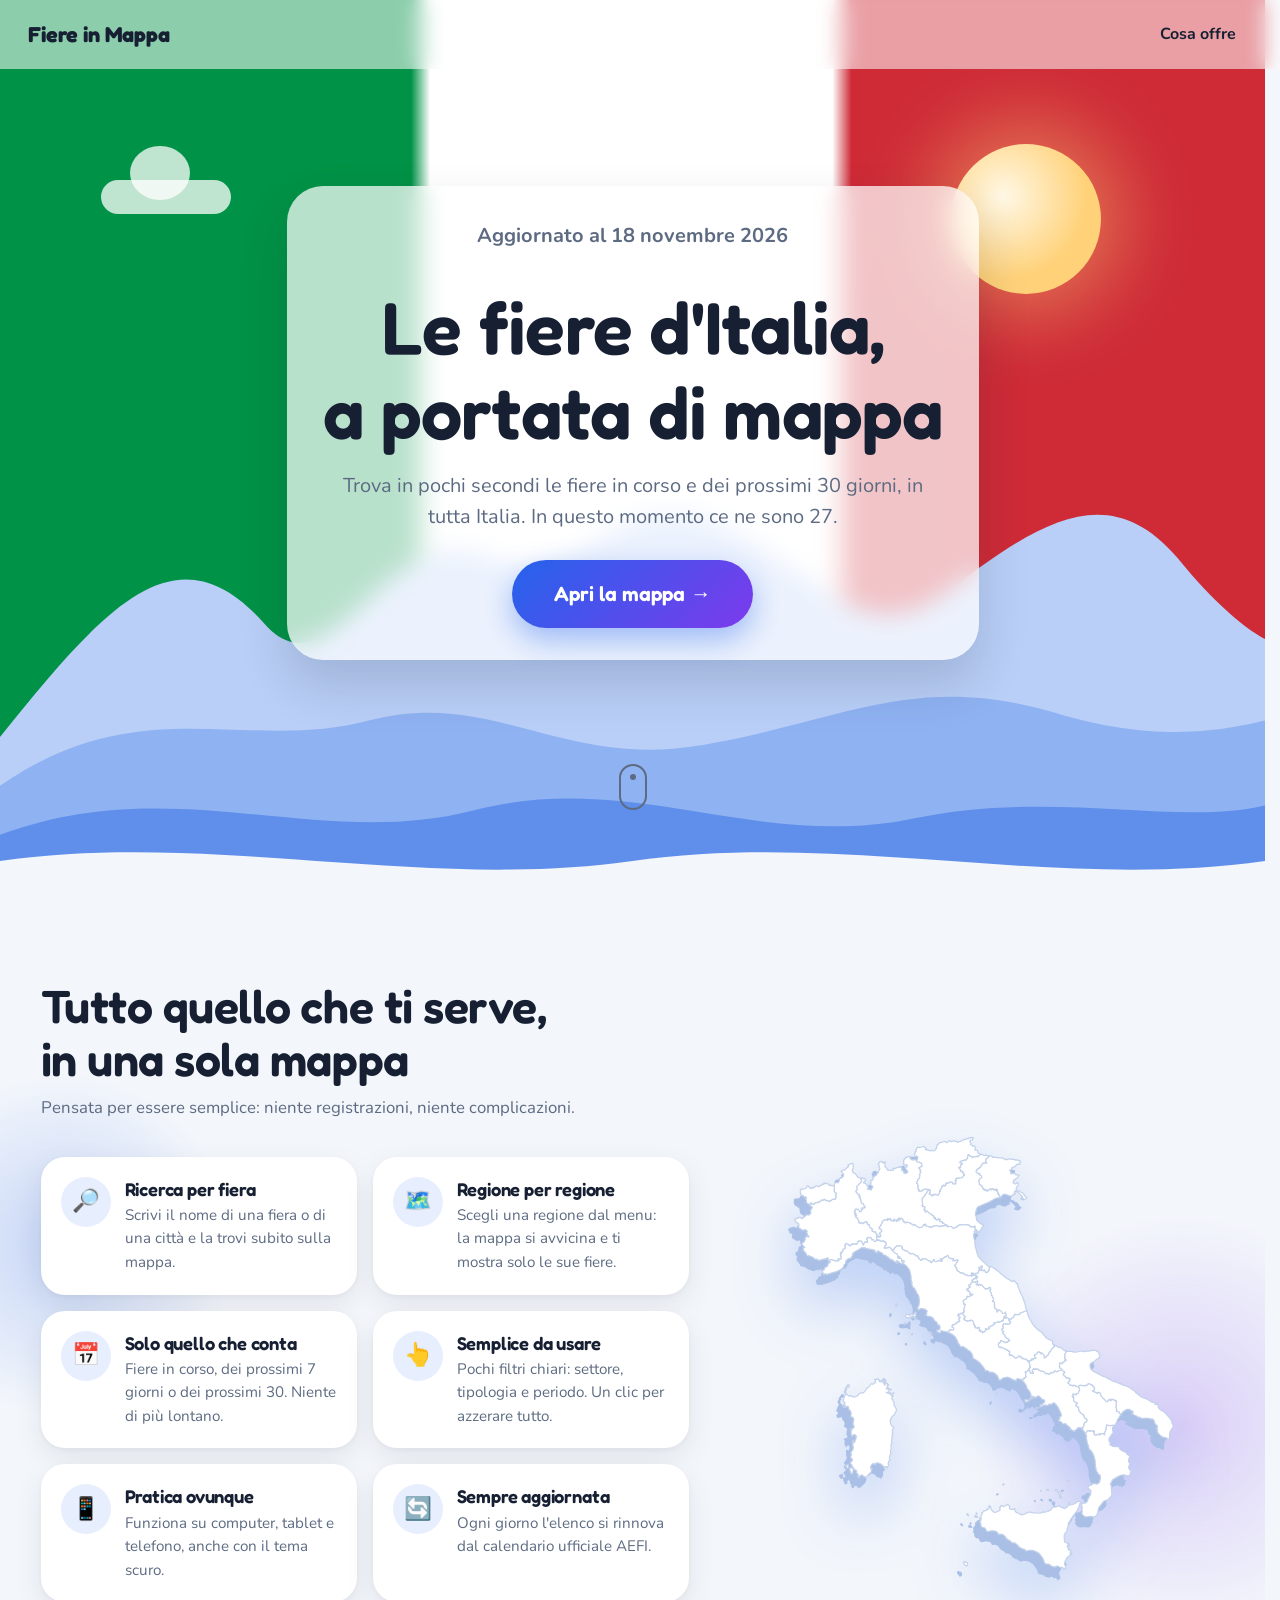
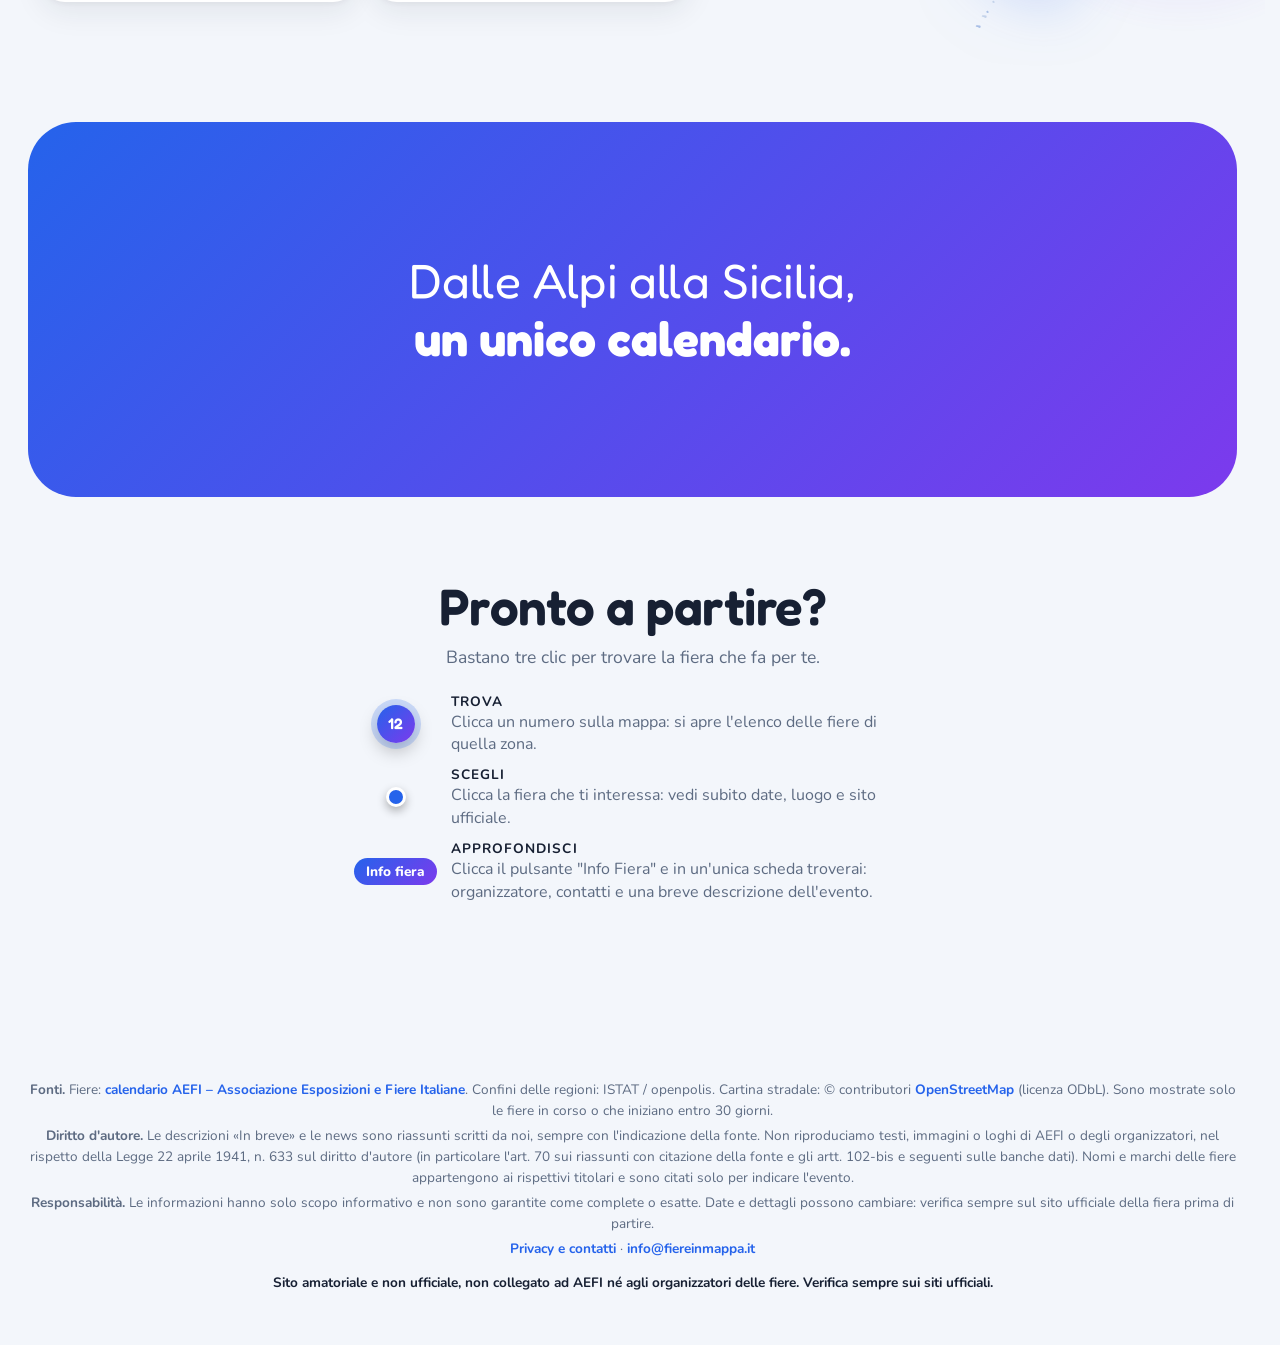
==== commit 4c0a729e: "Home: tolto Apri la mappa in alto a destra Co-Authored-By: Claude Opus 5.5 <noreply@anthropic.com>" ====
--- a/index.html
+++ b/index.html
@@ -13,7 +13,7 @@
 
   <!-- Il nostro stile. Il "?v=..." è il numero di versione: quando cambiamo il file
        lo aggiorniamo, così il browser scarica la versione nuova invece di quella vecchia -->
-  <link rel="stylesheet" href="style.css?v=2026-11-18-mappa-ruotata">
+  <link rel="stylesheet" href="style.css?v=2026-11-19-home">
 
   <!-- App per smartphone: "carta d'identità" dell'app, icone e colore della barra del telefono -->
   <link rel="manifest" href="manifest.json">
@@ -29,7 +29,8 @@
     <a class="logo" href="#inizio">Fiere in Mappa</a>
     <nav class="menu" aria-label="Sezioni">
       <a href="#cosa-offre">Cosa offre</a>
-      <a href="mappa.html" class="menu-evidenza">Apri la mappa</a>
+      <!-- Tolto "Apri la mappa" in alto a destra (19/11/2026, deciso dall'utente):
+           resta il pulsante grande nella testata -->
       <!-- Compare solo quando il telefono permette di installare il sito come app (vedi comune.js) -->
       <button type="button" id="installa-app" class="installa-app" hidden><span class="solo-schermo-largo">Installa l'app</span><span class="solo-telefono">📲 App</span></button>
     </nav>
@@ -198,7 +199,7 @@
     <p class="avviso-non-ufficiale">Sito amatoriale e non ufficiale, non collegato ad AEFI né agli organizzatori delle fiere. Verifica sempre sui siti ufficiali.</p>
   </footer>
 
-  <script src="comune.js?v=2026-11-18-mappa-ruotata"></script>
-  <script src="home.js?v=2026-11-18-mappa-ruotata"></script>
+  <script src="comune.js?v=2026-11-19-home"></script>
+  <script src="home.js?v=2026-11-19-home"></script>
 </body>
 </html>
--- a/style.css
+++ b/style.css
@@ -911,11 +911,33 @@
   background: var(--superficie) !important;
   color: var(--testo) !important;
   border-color: var(--bordo) !important;
+  text-decoration: none !important;   /* toccato, il "+" sottolineato sembrava "±" */
   width: 40px !important;
   height: 40px !important;
   line-height: 40px !important;
 }
 .leaflet-top.leaflet-right { margin: 8px; }
+
+/* Telefono: pulsante "torna all'Italia intera" (compare solo da vicino, vedi app.js) */
+/* stesso aspetto dei pulsanti + e − (stessa larghezza, stessi angoli arrotondati) */
+.torna-italia {
+  display: grid;
+  place-items: center;
+  width: 44px;
+  height: 44px;
+  padding: 0;
+  border: none;
+  border-radius: 16px;
+  background: var(--superficie);
+  color: var(--testo);
+  box-shadow: var(--ombra);
+  cursor: pointer;
+  animation: compare-bottone 0.25s ease-out;
+}
+.torna-italia[hidden] { display: none; }
+.torna-italia:active { transform: scale(0.92); }
+@keyframes compare-bottone { from { opacity: 0; transform: scale(0.6); } }
+@media (prefers-reduced-motion: reduce) { .torna-italia { animation: none; } }
 
 /* Finestrelle (popup) e suggerimenti (tooltip) arrotondati */
 .leaflet-popup-content-wrapper,
@@ -1323,19 +1345,11 @@
   #esplora .titolo-sezione { padding: 0 12px; }
   /* Seconda versione (18 novembre): la mappa è alta quasi tutto lo schermo; resta sotto
      uno spazio di circa 130px dove si vede l'inizio della scheda della fiera scelta */
-  .scheda-mappa { height: calc(100svh - 190px); min-height: 460px; border-radius: 22px; }
-  /* la cartina RUOTATA (vedi app.js, "dimensionaMappaRuotata"): un quadrato più grande
-     della scheda, centrato e girato dell'angolo che fa l'Italia più grande */
-  .mappa.mappa-ruotata {
-    inset: auto;
-    left: 50%;
-    top: 50%;
-    transform: translate(-50%, -50%) rotate(var(--angolo, 0deg));
-  }
-  /* cartina ferma: il dito sopra la mappa fa scorrere la PAGINA */
-  .mappa-ruotata, .mappa-ruotata * { touch-action: pan-x pan-y !important; }
-  /* i numeri delle bolle restano DRITTI anche con la cartina girata */
-  .mappa-ruotata .gruppo span { display: inline-block; transform: rotate(calc(-1 * var(--angolo, 0deg))); }
+  /* Terza versione (19 novembre): cartina DRITTA. L'Italia dritta è alta circa 1,3 volte
+     la sua larghezza: la scheda non è più alta di così (sarebbe solo mare vuoto) */
+  .scheda-mappa { height: min(calc(100svh - 190px), 132vw); min-height: 400px; border-radius: 22px; }
+  /* + e − un po' più grandi, comodi per le dita (come la freccia sotto di loro) */
+  .leaflet-bar a { width: 44px !important; height: 44px !important; line-height: 44px !important; font-size: 22px !important; }
   .crediti-mappa { margin: 8px 12px 0; font-size: 0.72rem; color: var(--testo-tenue); text-align: right; }
   .crediti-mappa a { color: inherit; }
   /* bolle: numeri più grandi e leggibili */
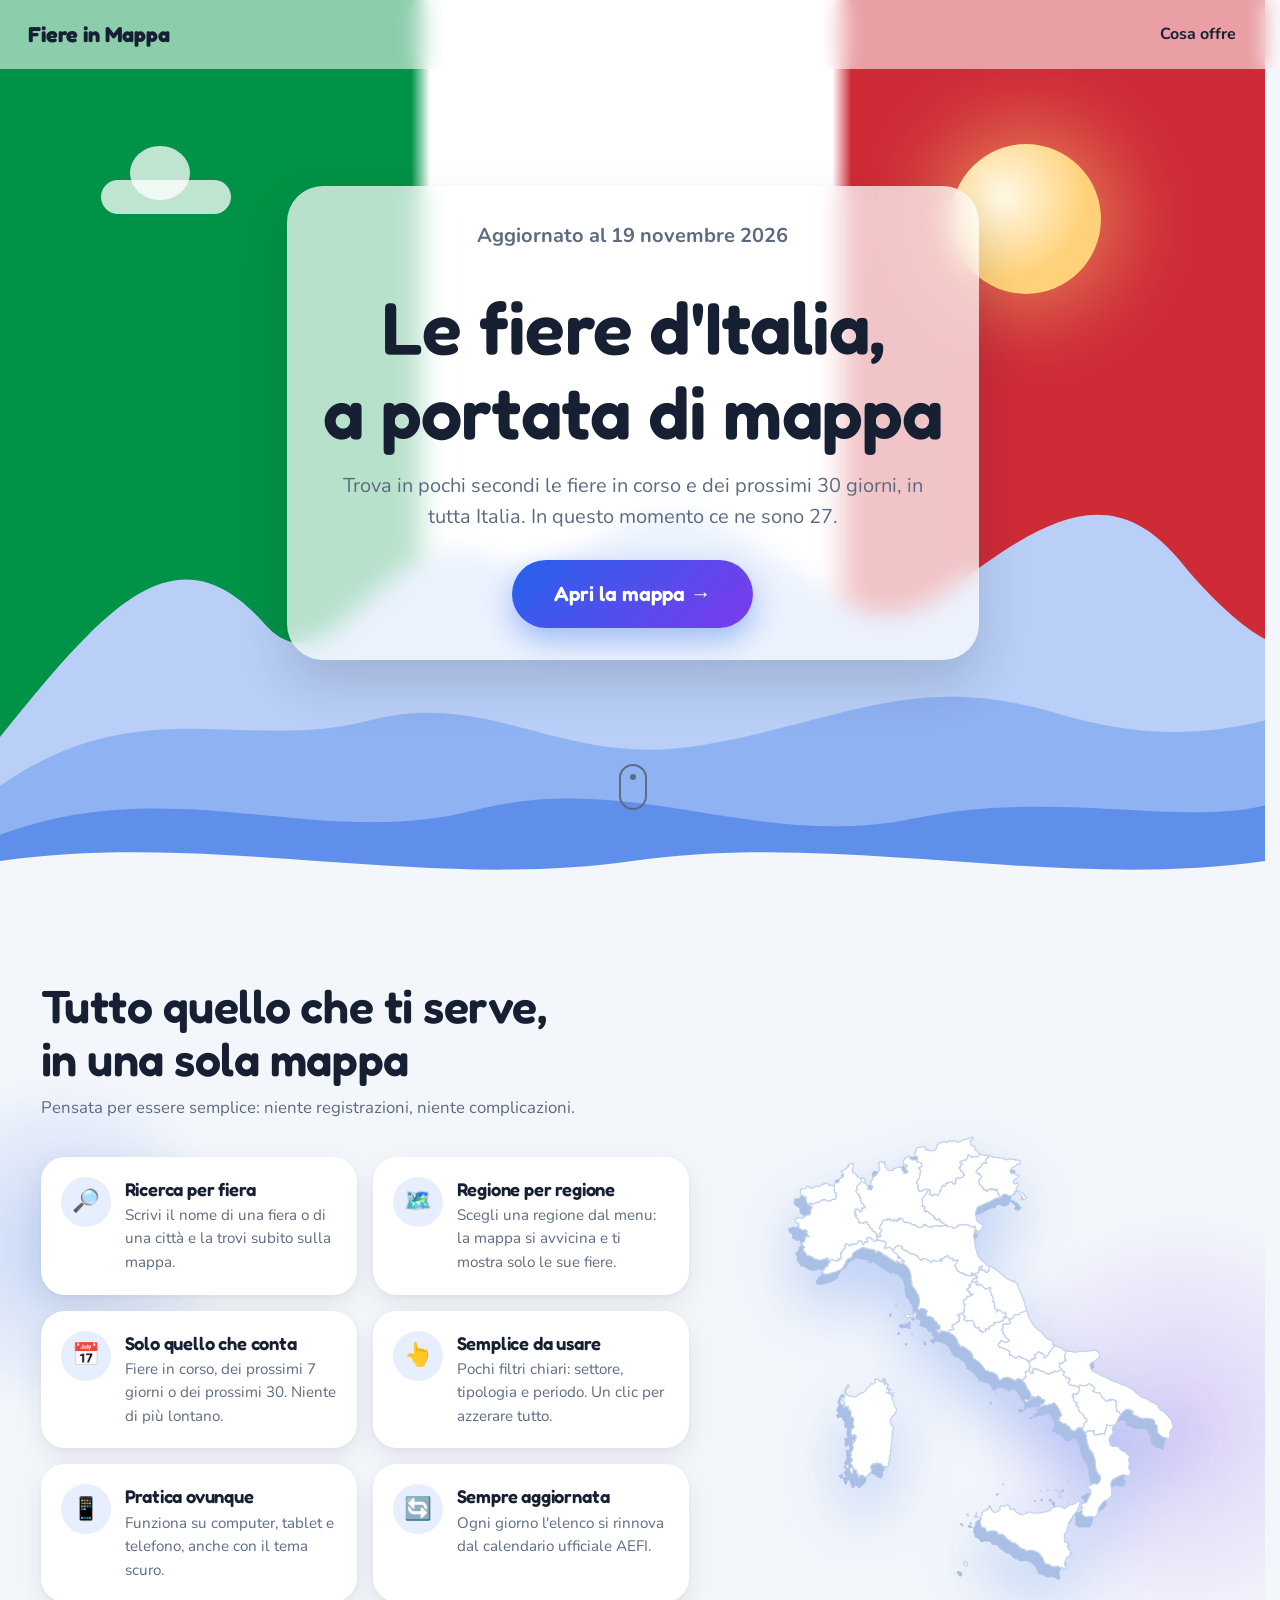
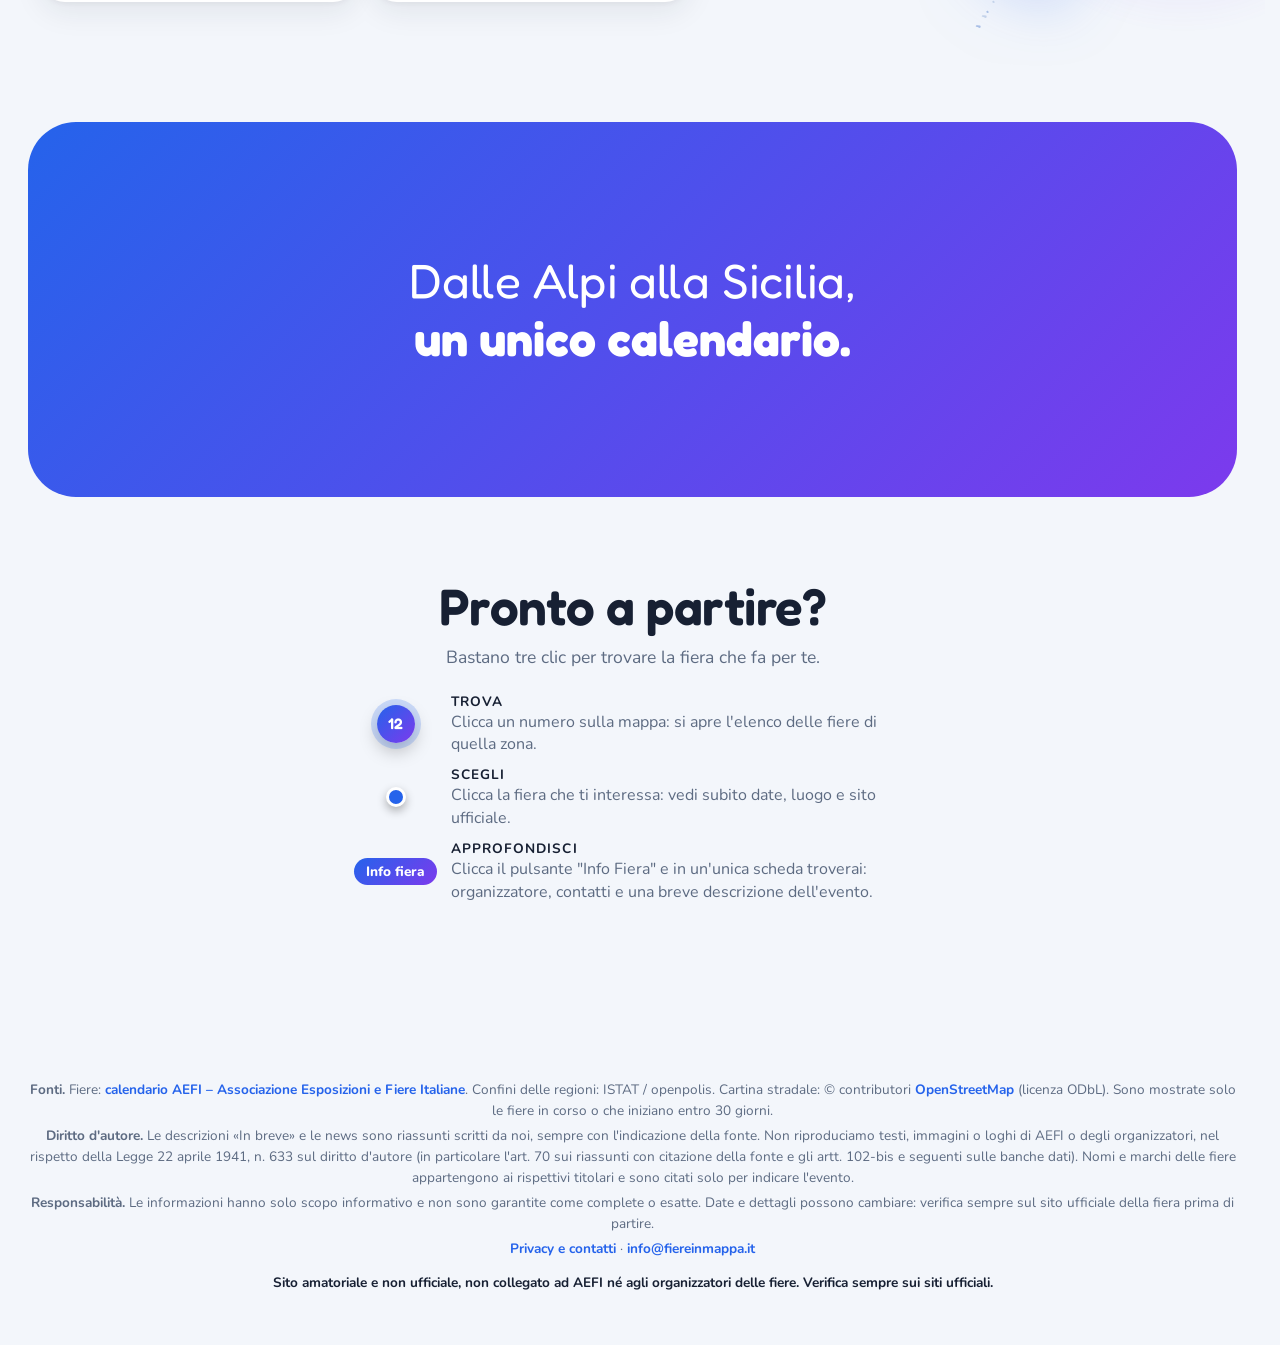
==== commit 73034547: "Telefono: la fiera selezionata non si perde più (tocco sulla mappa, niente doppio tocco, chiusura co" ====
--- a/index.html
+++ b/index.html
@@ -13,7 +13,7 @@
 
   <!-- Il nostro stile. Il "?v=..." è il numero di versione: quando cambiamo il file
        lo aggiorniamo, così il browser scarica la versione nuova invece di quella vecchia -->
-  <link rel="stylesheet" href="style.css?v=2026-11-19-home">
+  <link rel="stylesheet" href="style.css?v=2026-11-20-selezione">
 
   <!-- App per smartphone: "carta d'identità" dell'app, icone e colore della barra del telefono -->
   <link rel="manifest" href="manifest.json">
@@ -199,7 +199,7 @@
     <p class="avviso-non-ufficiale">Sito amatoriale e non ufficiale, non collegato ad AEFI né agli organizzatori delle fiere. Verifica sempre sui siti ufficiali.</p>
   </footer>
 
-  <script src="comune.js?v=2026-11-19-home"></script>
-  <script src="home.js?v=2026-11-19-home"></script>
+  <script src="comune.js?v=2026-11-20-selezione"></script>
+  <script src="home.js?v=2026-11-20-selezione"></script>
 </body>
 </html>
--- a/style.css
+++ b/style.css
@@ -1123,6 +1123,32 @@
 .scheda-fiera p { margin: 0; font-size: 0.9rem; color: var(--testo-tenue); }
 .scheda-fiera .settore { margin-top: 2px; }
 .scheda-fiera .etichette { margin-top: 8px; }
+
+/* "Vedi sulla mappa": fa capire che toccando la scheda si va alla fiera sulla mappa
+   (richiesta dell'utente, 19 novembre). È solo un'indicazione: è tutta la scheda a
+   essere cliccabile. */
+.vai-mappa {
+  display: inline-flex;
+  align-items: center;
+  gap: 6px;
+  margin-top: 12px;
+  padding: 7px 14px;
+  border-radius: 999px;
+  background: var(--accento-tenue);
+  color: var(--accento);
+  font-size: 0.86rem;
+  font-weight: 800;
+  transition: background 0.25s, color 0.25s;
+}
+.vai-mappa .freccia { transition: transform 0.25s; }
+.scheda-fiera.in-corso .vai-mappa { background: color-mix(in srgb, var(--in-corso) 16%, transparent); color: var(--in-corso); }
+.scheda-fiera:hover .vai-mappa,
+.scheda-fiera:focus .vai-mappa,
+.scheda-fiera:active .vai-mappa { background: var(--accento); color: #fff; }
+.scheda-fiera.in-corso:hover .vai-mappa,
+.scheda-fiera.in-corso:focus .vai-mappa,
+.scheda-fiera.in-corso:active .vai-mappa { background: var(--in-corso); color: #fff; }
+.scheda-fiera:hover .vai-mappa .freccia { transform: translateX(3px); }
 
 /* La data d'inizio dentro un cerchio */
 .data-tonda {
